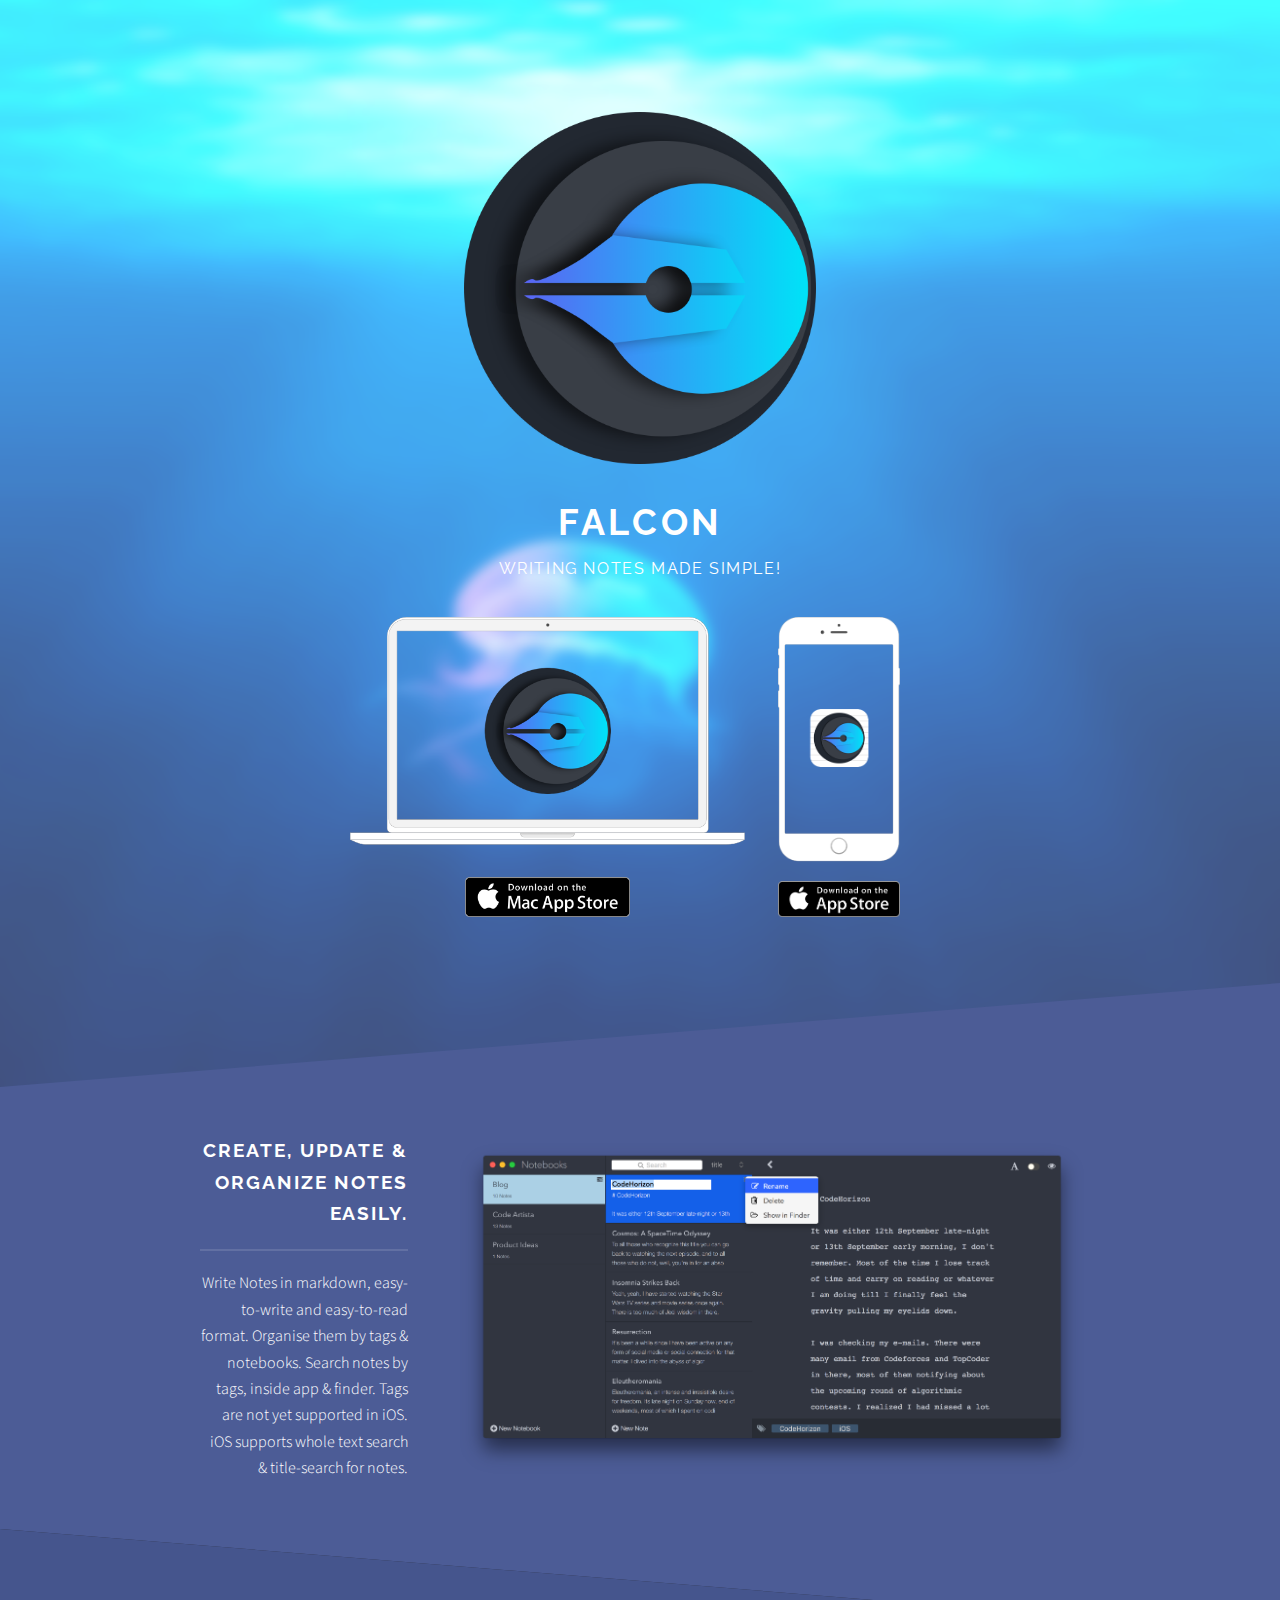
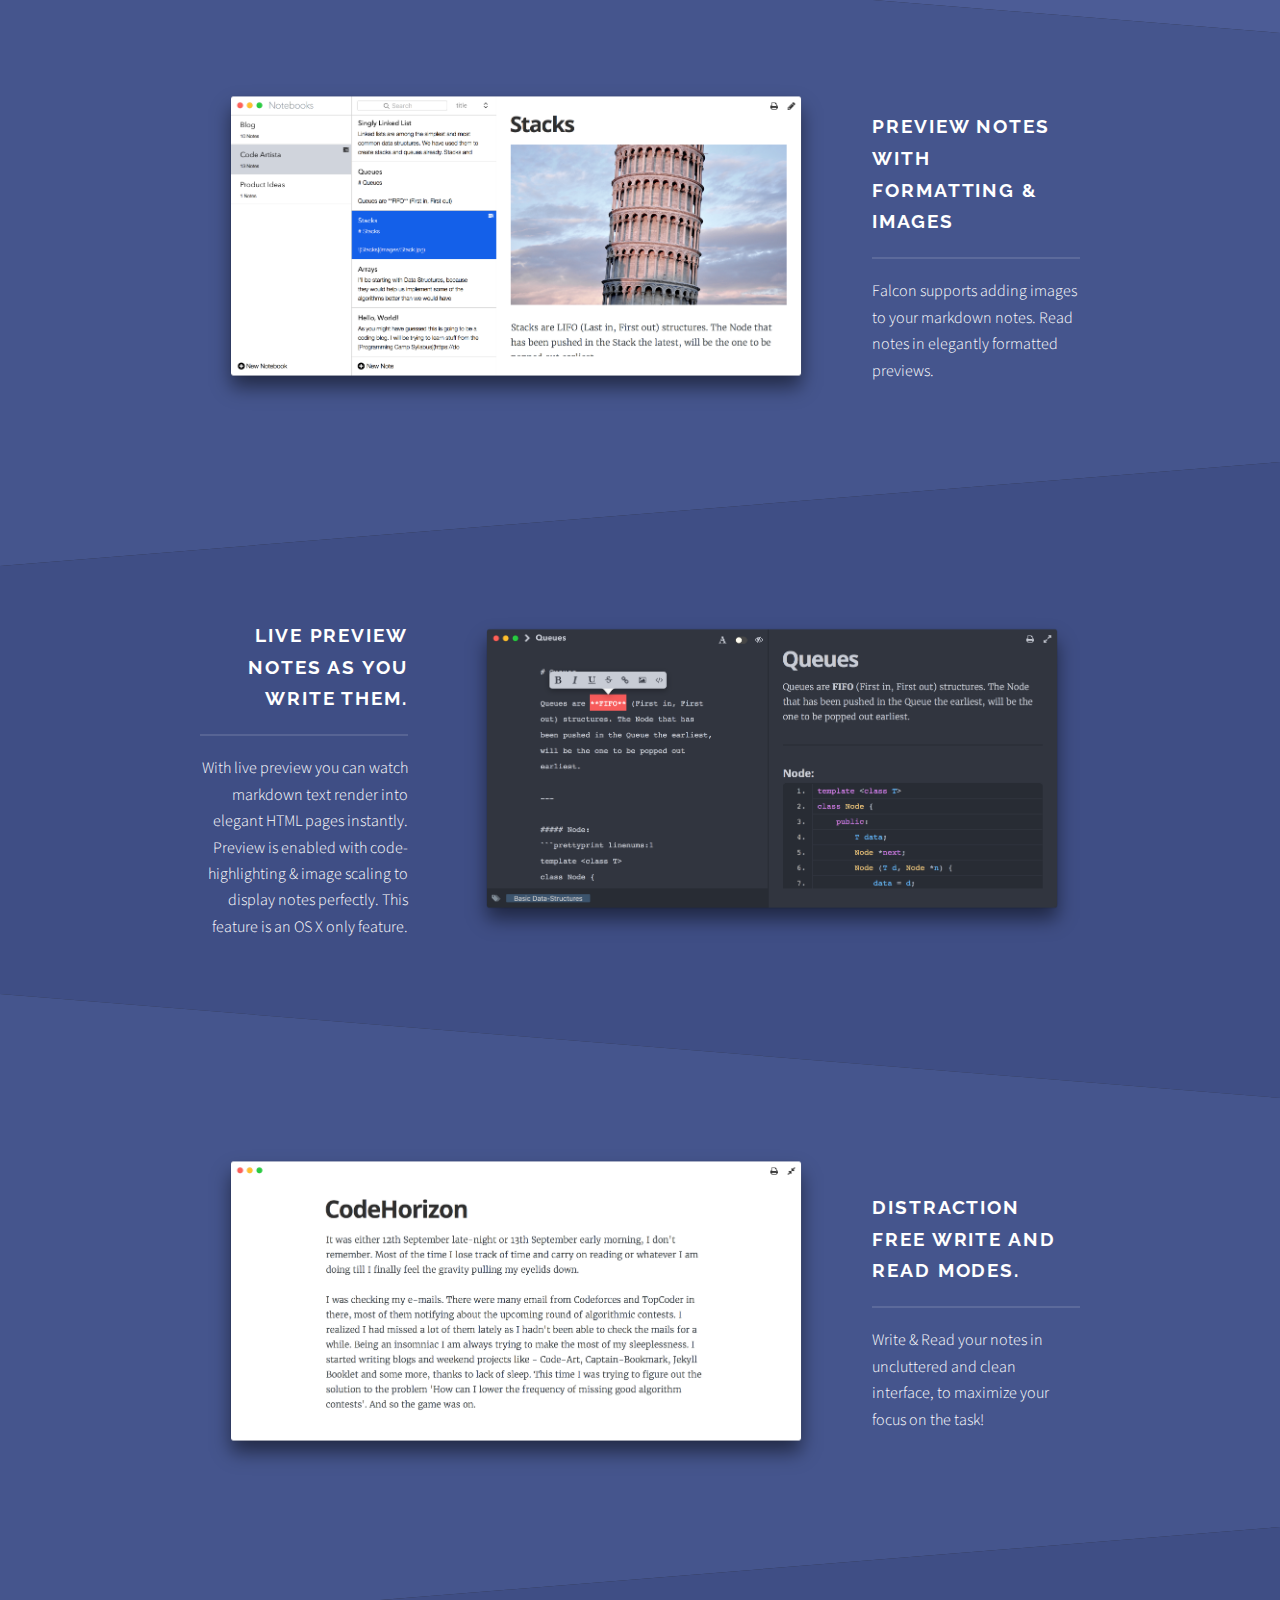
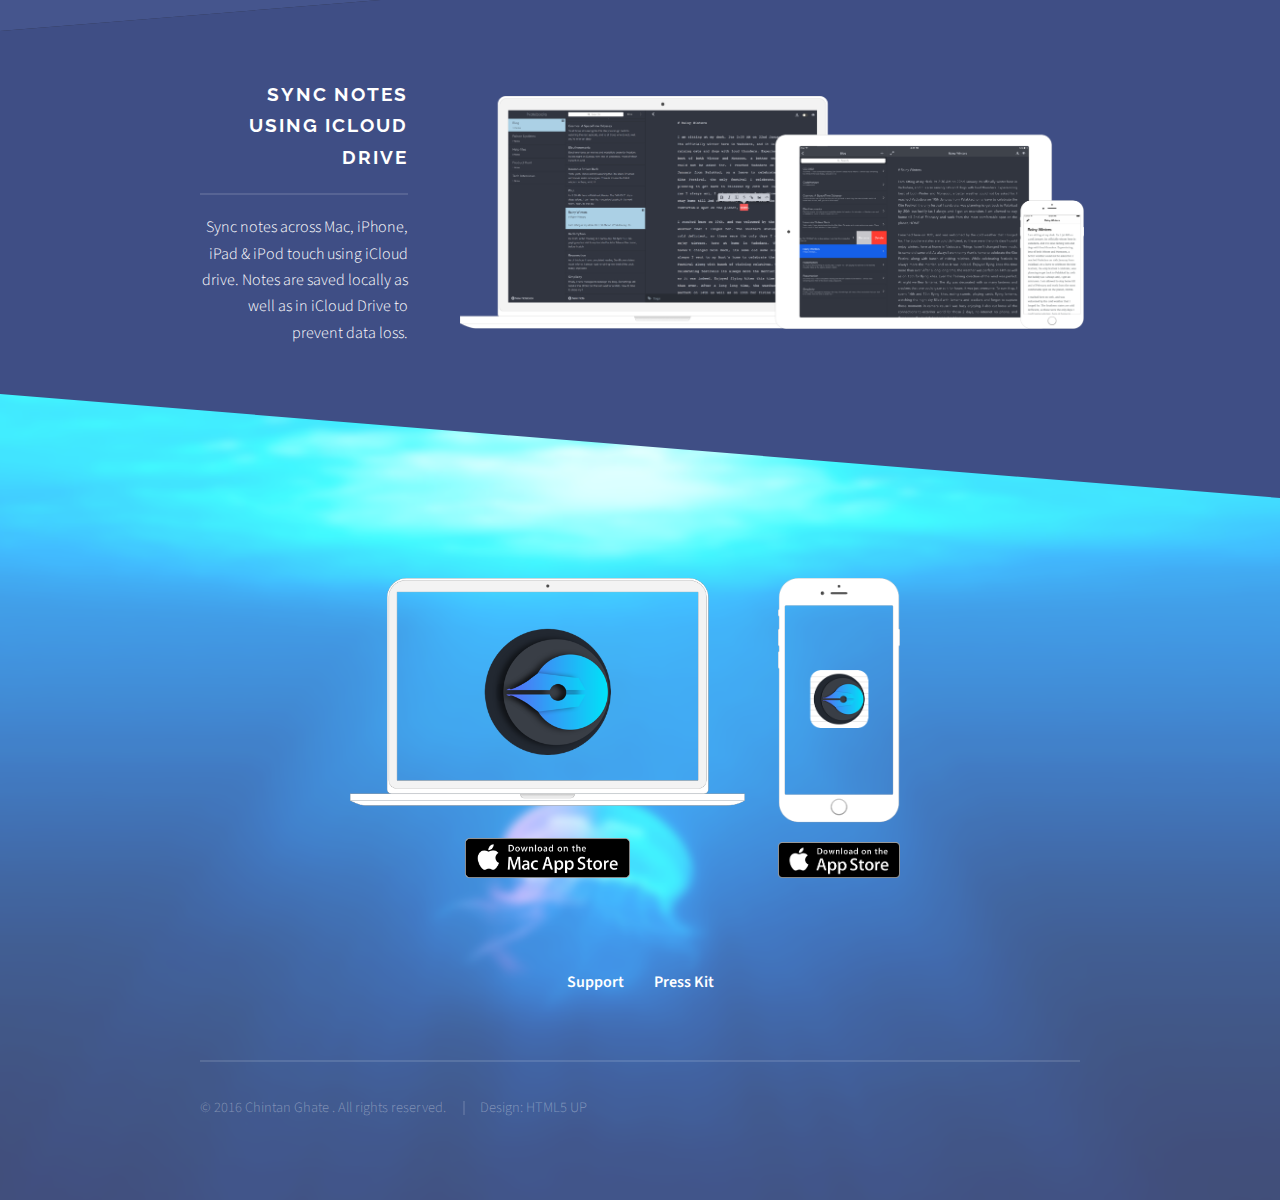
==== index.html @ 1884b136 "Site Updated for iOS launch" ====
<!DOCTYPE HTML>

<html>
	<head>
		<title>Falcon</title>
		<style type="text/css">
		#productHunt {
			top: 10px;
			left: 10px;
			position: fixed;
			z-index: 2;
		}
		</style>
		<meta charset="utf-8" />
		<meta name="author" content="Chintan Ghate">
		<meta name="keywords" content="markdown, research, notes, note, notebook, notebooks, journal, code, falcon, diary">
		<meta name="description" content="Falcon App Site">
		<meta name="viewport" content="width=device-width, initial-scale=1" />
		<!--[if lte IE 8]><script src="assets/js/ie/html5shiv.js"></script><![endif]-->
		<link rel="stylesheet" href="assets/css/main.css" />
		<!--[if lte IE 9]><link rel="stylesheet" href="assets/css/ie9.css" /><![endif]-->
		<!--[if lte IE 8]><link rel="stylesheet" href="assets/css/ie8.css" /><![endif]-->
		<script>
		  (function(i,s,o,g,r,a,m){i['GoogleAnalyticsObject']=r;i[r]=i[r]||function(){
		  (i[r].q=i[r].q||[]).push(arguments)},i[r].l=1*new Date();a=s.createElement(o),
		  m=s.getElementsByTagName(o)[0];a.async=1;a.src=g;m.parentNode.insertBefore(a,m)
		  })(window,document,'script','//www.google-analytics.com/analytics.js','ga');

		  ga('create', 'UA-46474524-7', 'auto');
		  ga('send', 'pageview');

		</script>
	</head>
	<body>

		<!-- Page Wrapper -->
			<div id="page-wrapper">

				<!-- Banner -->
					<section id="banner">
						<div class="inner">
							<div class="logo"><img class="icon" src="images/Falcon.png"></span></div>
							<h2>Falcon</h2>
							<p>Writing notes made simple!</p>
							<center>
								<a target="blank" href="https://itunes.apple.com/us/app/falcon/id1086447938?ls=1&mt=12"><img id="MacAppStore" src="images/OSXFull.png" alt="" /></a>
								<a target="blank" href="https://itunes.apple.com/us/app/falcon-notes/id1109403132?ls=1&mt=8"><img id="MacAppStore" src="images/iOSFull.png" alt="" /></a>
							</center>
						</div>
					</section>

				<!-- Wrapper -->
					<section id="wrapper">

						<!-- One -->
							<section id="one" class="wrapper spotlight style1">
								<div class="inner">
									<img class="image" src="images/1.png" alt="" />
									<div class="content">
										<h2 class="major">Create, Update & Organize notes easily.</h2>
										<p>Write Notes in markdown, easy-to-write and easy-to-read format. Organise them by tags & notebooks. Search notes by tags, inside app & finder. Tags are not yet supported in iOS. iOS supports whole text search & title-search for notes.</p>
									</div>
								</div>
							</section>

						<!-- Two -->
							<section id="two" class="wrapper alt spotlight style2">
								<div class="inner">
									<img class="image" src="images/2.png" alt="" />
									<div class="content">
										<h2 class="major">Preview notes with formatting & images</h2>
										<p>Falcon supports adding images to your markdown notes. Read notes in elegantly formatted previews.</p>
									</div>
								</div>
							</section>

						<!-- Three -->
							<section id="three" class="wrapper spotlight style3">
								<div class="inner">
									<img class="image" src="images/3.png" alt="" />
									<div class="content">
										<h2 class="major">Live preview notes as you write them.</h2>
										<p>With live preview you can watch markdown text render into elegant HTML pages instantly. Preview is enabled with code-highlighting & image scaling to display notes perfectly. This feature is an OS X only feature.</p>
									</div>
								</div>
							</section>

						<!-- Four -->
						<section id="two" class="wrapper alt spotlight style2">
								<div class="inner">
									<img class="image" src="images/4.png" alt="" />
									<div class="content">
										<h2 class="major">Distraction free Write and Read modes.</h2>
										<p>Write & Read your notes in uncluttered and clean interface, to maximize your focus on the task!</p>
									</div>
								</div>
							</section>

					</section>
					<!-- Five -->
					<section id="three" class="wrapper spotlight style3">
								<div class="inner">
									<img class="image" src="images/sync.png" alt="" />
									<div class="content">
										<h2 class="major">Sync notes using iCloud drive</h2>
										<p>Sync notes across Mac, iPhone, iPad & iPod touch using iCloud drive. Notes are saved locally as well as in iCloud Drive to prevent data loss.</p>
									</div>
								</div>
							</section>

				<!-- Footer -->
					<section id="footer">
						<div class="inner">
							<center>
								<a target="blank" href="https://itunes.apple.com/us/app/falcon/id1086447938?ls=1&mt=12"><img id="MacAppStore" src="images/OSXFull.png" alt="" /></a>
								<a target="blank" href="https://itunes.apple.com/us/app/falcon-notes/id1109403132?ls=1&mt=8"><img id="MacAppStore" src="images/iOSFull.png" alt="" /></a>
								</br></br></br>
								<a href="Support.html"><b>Support</b></a>
								&nbsp;&nbsp;&nbsp;&nbsp;&nbsp;&nbsp;&nbsp;&nbsp;
								<a href="PressKit.zip"><b>Press Kit</b></a> 
							</center>
							<ul class="copyright">
									<li>&copy; 2016 <a href="http://www.star-lord.me/"  target="_blank"> Chintan Ghate </a>. All rights reserved.</li>
									<li>Design: <a href="http://html5up.net" target="_blank">HTML5 UP</a></li>
							</ul>
						</div>
					</section>

			</div>

		<!-- Scripts -->
			<script src="assets/js/skel.min.js"></script>
			<script src="assets/js/jquery.min.js"></script>
			<script src="assets/js/jquery.scrollex.min.js"></script>
			<script src="assets/js/util.js"></script>
			<!--[if lte IE 8]><script src="assets/js/ie/respond.min.js"></script><![endif]-->
			<script src="assets/js/main.js"></script>

	</body>
</html>
---- assets/css/main.css ----
@import url(font-awesome.min.css);
@import url("https://fonts.googleapis.com/css?family=Raleway:200,400,700|Source+Sans+Pro:300,600,300italic,600italic");

/*
	Solid State by HTML5 UP
	html5up.net | @n33co
	Free for personal and commercial use under the CCA 3.0 license (html5up.net/license)
*/

/* Reset */

	html, body, div, span, applet, object, iframe, h1, h2, h3, h4, h5, h6, p, blockquote, pre, a, abbr, acronym, address, big, cite, code, del, dfn, em, img, ins, kbd, q, s, samp, small, strike, strong, sub, sup, tt, var, b, u, i, center, dl, dt, dd, ol, ul, li, fieldset, form, label, legend, table, caption, tbody, tfoot, thead, tr, th, td, article, aside, canvas, details, embed, figure, figcaption, footer, header, hgroup, menu, nav, output, ruby, section, summary, time, mark, audio, video {
		margin: 0;
		padding: 0;
		border: 0;
		font-size: 100%;
		font: inherit;
		vertical-align: baseline;
	}

	article, aside, details, figcaption, figure, footer, header, hgroup, menu, nav, section {
		display: block;
	}

	body {
		line-height: 1;
	}

	ol, ul {
		list-style: none;
	}

	blockquote, q {
		quotes: none;
	}

	blockquote:before, blockquote:after, q:before, q:after {
		content: '';
		content: none;
	}


	body {
		-webkit-text-size-adjust: none;
	}

/* Box Model */

	*, *:before, *:after {
		-moz-box-sizing: border-box;
		-webkit-box-sizing: border-box;
		box-sizing: border-box;
	}

	#MacAppStore {
		width: auto;
		height: 300px;
		margin-right: 30px;
		margin-bottom: 30px;
	}

/* Basic */

	@-ms-viewport {
		width: device-width;
	}

	body {
		-ms-overflow-style: scrollbar;
	}

	@media screen and (max-width: 640px) {

		html, body {
			min-width: 320px;
		}

	}

	body {
		background-color: #2e3141;
		background-image: url("../../images/bg.jpg");
		background-repeat: no-repeat;
		background-size: cover;
		background-attachment: fixed, fixed;
		background-position: center, center;
	}

/* Type */

	body, input, select, textarea {
		color: #ffffff;
		font-family: "Source Sans Pro", Helvetica, sans-serif;
		font-size: 16.5pt;
		font-weight: 300;
		line-height: 1.65;
	}

		@media screen and (max-width: 1680px) {

			body, input, select, textarea {
				font-size: 13pt;
			}

		}

		@media screen and (max-width: 1280px) {

			body, input, select, textarea {
				font-size: 12pt;
			}

		}

		@media screen and (max-width: 980px) {

			body, input, select, textarea {
				font-size: 12pt;
			}

		}

		@media screen and (max-width: 736px) {

			body, input, select, textarea {
				font-size: 12pt;
			}

		}

		@media screen and (max-width: 640px) {

			body, input, select, textarea {
				font-size: 12pt;
			}

		}

	a {
		-moz-transition: color 0.2s ease-in-out, border-bottom-color 0.2s ease-in-out;
		-webkit-transition: color 0.2s ease-in-out, border-bottom-color 0.2s ease-in-out;
		-ms-transition: color 0.2s ease-in-out, border-bottom-color 0.2s ease-in-out;
		transition: color 0.2s ease-in-out, border-bottom-color 0.2s ease-in-out;
		color: #ffffff;
		text-decoration: none;
	}

		a:hover {
			border-bottom-color: transparent;
			color: #ffffff !important;
		}

		a.special:not(.button) {
			text-decoration: none;
			border-bottom: 0;
			display: block;
			font-family: Raleway, Helvetica, sans-serif;
			font-size: 0.8em;
			font-weight: 700;
			letter-spacing: 0.1em;
			margin: 0 0 2em 0;
			text-transform: uppercase;
		}

			a.special:not(.button):before {
				-moz-osx-font-smoothing: grayscale;
				-webkit-font-smoothing: antialiased;
				font-family: FontAwesome;
				font-style: normal;
				font-weight: normal;
				text-transform: none !important;
			}

			a.special:not(.button):before {
				-moz-transition: background-color 0.2s ease-in-out;
				-webkit-transition: background-color 0.2s ease-in-out;
				-ms-transition: background-color 0.2s ease-in-out;
				transition: background-color 0.2s ease-in-out;
				border-radius: 100%;
				border: solid 2px rgba(255, 255, 255, 0.125);
				content: '\f105';
				display: inline-block;
				font-size: 1.25em;
				height: 2em;
				line-height: 1.65em;
				margin-right: 0.85em;
				text-align: center;
				text-indent: 0.15em;
				vertical-align: middle;
				width: 2em;
			}

			a.special:not(.button):hover:before {
				background-color: rgba(255, 255, 255, 0.025);
			}

			a.special:not(.button):active:before {
				background-color: rgba(255, 255, 255, 0.075);
			}

	strong, b {
		color: #ffffff;
		font-weight: 600;
	}

	em, i {
		font-style: italic;
	}

	p {
		margin: 0 0 2em 0;
	}

	h1, h2, h3, h4, h5, h6 {
		color: #ffffff;
		font-family: Raleway, Helvetica, sans-serif;
		font-weight: 700;
		letter-spacing: 0.1em;
		margin: 0 0 1em 0;
		text-transform: uppercase;
	}

		h1 a, h2 a, h3 a, h4 a, h5 a, h6 a {
			color: inherit;
			text-decoration: none;
		}

		h1 span, h2 span, h3 span, h4 span, h5 span, h6 span {
			font-weight: 200;
		}

		h1.major, h2.major, h3.major, h4.major, h5.major, h6.major {
			padding-bottom: 1em;
			border-bottom: solid 2px rgba(255, 255, 255, 0.125);
		}

	h2 {
		font-size: 1.2em;
	}

	h3 {
		font-size: 0.9em;
	}

	h4 {
		font-size: 0.7em;
	}

	h5 {
		font-size: 0.7em;
	}

	h6 {
		font-size: 0.7em;
	}

	@media screen and (max-width: 736px) {

		h2 {
			font-size: 1em;
		}

		h3 {
			font-size: 0.8em;
		}

	}

	sub {
		font-size: 0.8em;
		position: relative;
		top: 0.5em;
	}

	sup {
		font-size: 0.8em;
		position: relative;
		top: -0.5em;
	}

	blockquote {
		border-left: solid 4px rgba(255, 255, 255, 0.125);
		font-style: italic;
		margin: 0 0 2em 0;
		padding: 0.5em 0 0.5em 2em;
	}

	code {
		background: rgba(255, 255, 255, 0.025);
		border-radius: 5px;
		border: solid 2px rgba(255, 255, 255, 0.125);
		font-family: "Courier New", monospace;
		font-size: 0.9em;
		margin: 0 0.25em;
		padding: 0.25em 0.65em;
	}

	pre {
		-webkit-overflow-scrolling: touch;
		font-family: "Courier New", monospace;
		font-size: 0.9em;
		margin: 0 0 2em 0;
	}

		pre code {
			display: block;
			line-height: 1.75em;
			padding: 1em 1.5em;
			overflow-x: auto;
		}

	hr {
		border: 0;
		border-bottom: solid 2px rgba(255, 255, 255, 0.125);
		margin: 2.5em 0;
	}

		hr.major {
			margin: 4em 0;
		}

	.align-left {
		text-align: left;
	}

	.align-center {
		text-align: center;
	}

	.align-right {
		text-align: right;
	}

/* Section/Article */

	section.special, article.special {
		text-align: center;
	}

/* Box */

	.box {
		border-radius: 5px;
		border: solid 2px rgba(255, 255, 255, 0.125);
		margin-bottom: 2em;
		padding: 1.5em;
	}

		.box > :last-child,
		.box > :last-child > :last-child,
		.box > :last-child > :last-child > :last-child {
			margin-bottom: 0;
		}

		.box.alt {
			border: 0;
			border-radius: 0;
			padding: 0;
		}

/* Icon */

	.icon {
		text-decoration: none;
		border-bottom: none;
		position: relative;
	}

		.icon:before {
			-moz-osx-font-smoothing: grayscale;
			-webkit-font-smoothing: antialiased;
			font-family: FontAwesome;
			font-style: normal;
			font-weight: normal;
			text-transform: none !important;
		}

		.icon > .label {
			display: none;
		}

/* Image */

	.image {
		border-radius: 5px;
		border: 0;
		left: 0.25em;
		position: relative;
	}

		.image img {
			border-radius: 5px;
		}


			.image.left img, .image.right img {
				width: 100%;
			}

		.image.left {
			float: left;
			top: 0.25em;
		}

		.image.right {
			float: right;
			top: 0.25em;
		}

		.image.fit {
			display: block;
			margin: 0 0 2em 0;
			width: 100%;
		}

			.image.fit img {
				width: 100%;
			}

		.image.main {
			display: block;
			margin: 0 0 3em 0;
			width: 100%;
		}

			.image.main img {
				width: 100%;
			}

/* Banner */

	#banner {
		padding: 10em 0 4.75em 0 ;
		height: 100%;
	}

		#banner .inner {
			margin: 0 auto;
			width: 55em;
		}

		#banner .logo {
			opacity: 1;
			text-align: center;
			margin: 0 0 1.3em 0;
		}

			#banner .logo .icon {
				cursor: default;
				display: inline-block;
				font-size: 2em;
				line-height: 2.25em;
				text-align: center;
				width: 40%;
				height: 40%;
			}

		#banner h2 {
			font-size: 2.25em;
			text-align: center;
			margin-bottom: 0px;
		}

		#banner p {
			font-family: Raleway, Helvetica, sans-serif;
			font-size: 1em;
			font-weight: 400;
			letter-spacing: 0.1em;
			line-height: 2;
			text-transform: uppercase;
			text-align: center;
		}

		@media screen and (max-width: 1280px) {

			#banner {
				padding: 7em 0 8.25em 0 ;
				background-color: #000000;
				background-image: url("../../images/bg.jpg");
				background-repeat: no-repeat;
				background-size: cover;
				background-position: center, center;
				margin-bottom: -6.5em;
				height: 100%;
			}

		}

		@media screen and (max-width: 980px) {

			#banner {
				padding: 12em 3em 12.375em 3em ;
				margin-bottom: -4.75em;
				height: 100%;
			}

				#banner .inner {
					width: 100%;
				}

		}

		@media screen and (max-width: 736px) {

			#banner {
				padding: 5em 2em 4.25em 2em ;
				margin-bottom: -2.5em;
				height: 100%;
			}

				#banner .logo {
					margin: 0 0 1em 0;
				}

					#banner .logo .icon {
						font-size: 1.5em;
					}

				#banner h2 {
					font-size: 1.5em;
				}

				#banner p {
					font-weight: 400;
					font-size: 0.8em;
				}

		}

/* Wrapper */

	#wrapper > header {
		padding: 11em 0 2.25em 0 ;
	}

		#wrapper > header .inner {
			margin: 0 auto;
			width: 55em;
		}

		#wrapper > header h2 {
			border-bottom: solid 2px rgba(255, 255, 255, 0.125);
			font-size: 2em;
			margin-bottom: 0.8em;
			padding-bottom: 0.4em;
		}

		#wrapper > header p {
			font-family: Raleway, Helvetica, sans-serif;
			font-size: 1em;
			font-weight: 200;
			letter-spacing: 0.1em;
			line-height: 2;
			text-transform: uppercase;
		}

	@media screen and (max-width: 1280px) {

		#wrapper > header {
			padding: 9em 0 6.25em 0 ;
			background-color: #2e3141;
			background-image: url("../../images/bg.jpg");
			background-size: auto, cover;
			background-position: center, 0% 30%;
			margin-bottom: -6.5em;
		}

	}

	@media screen and (max-width: 980px) {

		#wrapper > header {
			padding: 11em 3em 7.375em 3em ;
			background-size: auto, cover;
			background-position: center, 0% 0%;
			margin-bottom: -4.75em;
		}

			#wrapper > header .inner {
				width: 100%;
			}

	}

	@media screen and (max-width: 736px) {

		#wrapper > header {
			padding: 6.5em 2em 3em 2em ;
			background-size: auto, 125%;
			margin-bottom: -2.5em;
		}

			#wrapper > header h2 {
				font-size: 1.25em;
			}

			#wrapper > header p {
				font-size: 0.8em;
			}

	}

	.wrapper {
		background-color: #2e3141;
		margin: 6.5em 0;
		position: relative;
	}

		.wrapper:before, .wrapper:after {
			background-image: url("data:image/svg+xml;charset=utf8,%3Csvg xmlns='http://www.w3.org/2000/svg' width='100' height='100' viewBox='0 0 100 100' preserveAspectRatio='none'%3E%3Cpolygon points='0,100 100,0 100,100' style='fill:%232e3141;' /%3E%3C/svg%3E");
		}

		.wrapper:before, .wrapper:after {
			background-repeat: no-repeat;
			background-size: 100% 100%;
			content: '';
			display: block;
			height: 6.5em;
			position: absolute;
			width: 100%;
		}

		.wrapper:before {
			left: 0;
			top: -6.5em;
		}

		.wrapper:after {
			-moz-transform: scaleY(-1);
			-webkit-transform: scaleY(-1);
			-ms-transform: scaleY(-1);
			transform: scaleY(-1);
			bottom: -6.5em;
			left: 0;
		}

		.wrapper.alt:before {
			-moz-transform: scaleX(-1);
			-webkit-transform: scaleX(-1);
			-ms-transform: scaleX(-1);
			transform: scaleX(-1);
		}

		.wrapper.alt:after {
			-moz-transform: scaleY(-1) scaleX(-1);
			-webkit-transform: scaleY(-1) scaleX(-1);
			-ms-transform: scaleY(-1) scaleX(-1);
			transform: scaleY(-1) scaleX(-1);
		}

		.wrapper .inner {
			padding: 3em 0 1em 0 ;
			margin: 0 auto;
			width: 55em;
		}

		.wrapper.style2 {
			background-color: #353849;
		}

			.wrapper.style2:before, .wrapper.style2:after {
				background-image: url("data:image/svg+xml;charset=utf8,%3Csvg xmlns='http://www.w3.org/2000/svg' width='100' height='100' viewBox='0 0 100 100' preserveAspectRatio='none'%3E%3Cpolygon points='0,100 100,0 100,100' style='fill:%23353849;' /%3E%3C/svg%3E");
			}

		.wrapper.style3 {
			background-color: #3d4051;
		}

			.wrapper.style3:before, .wrapper.style3:after {
				background-image: url("data:image/svg+xml;charset=utf8,%3Csvg xmlns='http://www.w3.org/2000/svg' width='100' height='100' viewBox='0 0 100 100' preserveAspectRatio='none'%3E%3Cpolygon points='0,100 100,0 100,100' style='fill:%233d4051;' /%3E%3C/svg%3E");
			}

		.wrapper.style4 {
			background-color: #454858;
		}

			.wrapper.style4:before, .wrapper.style4:after {
				background-image: url("data:image/svg+xml;charset=utf8,%3Csvg xmlns='http://www.w3.org/2000/svg' width='100' height='100' viewBox='0 0 100 100' preserveAspectRatio='none'%3E%3Cpolygon points='0,100 100,0 100,100' style='fill:%23454858;' /%3E%3C/svg%3E");
			}

		.wrapper.style5 {
			background-color: #4d5060;
		}

			.wrapper.style5:before, .wrapper.style5:after {
				background-image: url("data:image/svg+xml;charset=utf8,%3Csvg xmlns='http://www.w3.org/2000/svg' width='100' height='100' viewBox='0 0 100 100' preserveAspectRatio='none'%3E%3Cpolygon points='0,100 100,0 100,100' style='fill:%234d5060;' /%3E%3C/svg%3E");
			}

		.wrapper.style6 {
			background-color: #555867;
		}

			.wrapper.style6:before, .wrapper.style6:after {
				background-image: url("data:image/svg+xml;charset=utf8,%3Csvg xmlns='http://www.w3.org/2000/svg' width='100' height='100' viewBox='0 0 100 100' preserveAspectRatio='none'%3E%3Cpolygon points='0,100 100,0 100,100' style='fill:%23555867;' /%3E%3C/svg%3E");
			}

		.wrapper.spotlight {
			background-color: #4c5c96;
		}

			.wrapper.spotlight:before, .wrapper.spotlight:after {
				background-image: url("data:image/svg+xml;charset=utf8,%3Csvg xmlns='http://www.w3.org/2000/svg' width='100' height='100' viewBox='0 0 100 100' preserveAspectRatio='none'%3E%3Cpolygon points='0,100 100,0 100,100' style='fill:%234c5c96;' /%3E%3C/svg%3E");
			}

			.wrapper.spotlight .inner {
				display: -moz-flex;
				display: -webkit-flex;
				display: -ms-flex;
				display: flex;
				-moz-align-items: center;
				-webkit-align-items: center;
				-ms-align-items: center;
				align-items: center;
				-moz-flex-direction: row;
				-webkit-flex-direction: row;
				-ms-flex-direction: row;
				flex-direction: row;
			}

			.wrapper.spotlight .image {
				margin: 0 3em 2em 0;
				width: 300%;
				overflow: hidden;
				-ms-flex: 1;
			}

			.wrapper.spotlight .content {
				width: 100%;
				-ms-flex: 2;
			}

			.wrapper.spotlight:nth-child(2n - 1) .inner {
				-moz-flex-direction: row-reverse;
				-webkit-flex-direction: row-reverse;
				-ms-flex-direction: row-reverse;
				flex-direction: row-reverse;
				text-align: right;
			}

			.wrapper.spotlight:nth-child(2n - 1) .image {
				margin: 0 0 2em 3em;
			}

			.wrapper.spotlight.style2 {
				background-color: #45558d;
			}

				.wrapper.spotlight.style2:before, .wrapper.spotlight.style2:after {
					background-image: url("data:image/svg+xml;charset=utf8,%3Csvg xmlns='http://www.w3.org/2000/svg' width='100' height='100' viewBox='0 0 100 100' preserveAspectRatio='none'%3E%3Cpolygon points='0,100 100,0 100,100' style='fill:%2345558d;' /%3E%3C/svg%3E");
				}

			.wrapper.spotlight.style3 {
				background-color: #3f4e85;
			}

				.wrapper.spotlight.style3:before, .wrapper.spotlight.style3:after {
					background-image: url("data:image/svg+xml;charset=utf8,%3Csvg xmlns='http://www.w3.org/2000/svg' width='100' height='100' viewBox='0 0 100 100' preserveAspectRatio='none'%3E%3Cpolygon points='0,100 100,0 100,100' style='fill:%233f4e85;' /%3E%3C/svg%3E");
				}

			.wrapper.spotlight.style4 {
				background-color: #39477c;
			}

				.wrapper.spotlight.style4:before, .wrapper.spotlight.style4:after {
					background-image: url("data:image/svg+xml;charset=utf8,%3Csvg xmlns='http://www.w3.org/2000/svg' width='100' height='100' viewBox='0 0 100 100' preserveAspectRatio='none'%3E%3Cpolygon points='0,100 100,0 100,100' style='fill:%2339477c;' /%3E%3C/svg%3E");
				}

			.wrapper.spotlight.style5 {
				background-color: #324072;
			}

				.wrapper.spotlight.style5:before, .wrapper.spotlight.style5:after {
					background-image: url("data:image/svg+xml;charset=utf8,%3Csvg xmlns='http://www.w3.org/2000/svg' width='100' height='100' viewBox='0 0 100 100' preserveAspectRatio='none'%3E%3Cpolygon points='0,100 100,0 100,100' style='fill:%23324072;' /%3E%3C/svg%3E");
				}

			.wrapper.spotlight.style6 {
				background-color: #2d3a69;
			}

				.wrapper.spotlight.style6:before, .wrapper.spotlight.style6:after {
					background-image: url("data:image/svg+xml;charset=utf8,%3Csvg xmlns='http://www.w3.org/2000/svg' width='100' height='100' viewBox='0 0 100 100' preserveAspectRatio='none'%3E%3Cpolygon points='0,100 100,0 100,100' style='fill:%232d3a69;' /%3E%3C/svg%3E");
				}

		@media screen and (max-width: 980px) {

			.wrapper {
				margin: 4.75em 0;
			}

				.wrapper:before, .wrapper:after {
					height: 4.75em;
				}

				.wrapper:before {
					top: -4.75em;
				}

				.wrapper:after {
					bottom: -4.75em;
					left: 0;
				}

				.wrapper .inner {
					padding: 3em 3em 1em 3em ;
					width: 100%;
				}

				.wrapper.spotlight .image {
					margin: 0 2em 2em 0;
					width: 300%;
				}

				.wrapper.spotlight:nth-child(2n - 1) .image {
					margin: 0 0 2em 2em;
				}

				.style4.image {
					height: 14px;
					width: 100px;
				}

		}

		@media screen and (max-width: 736px) {

			.wrapper {
				margin: 2.5em 0;
			}

				.wrapper:before, .wrapper:after {
					height: 2.5em;
				}

				.wrapper:before {
					top: -2.5em;
				}

				.wrapper:after {
					bottom: -2.5em;
					left: 0;
				}

				.wrapper .inner {
					padding: 2em 2em 0.1em 2em ;
				}

				.wrapper.spotlight .inner {
					-moz-align-items: -moz-flex-start;
					-webkit-align-items: -webkit-flex-start;
					-ms-align-items: -ms-flex-start;
					align-items: flex-start;
				}

				.wrapper.spotlight .image {
					width: 19em;
					margin: 0 1.75em 2em 0;
				}

				.wrapper.spotlight:nth-child(2n - 1) .image {
					margin: 0 0 2em 1.75em;
				}

		}

		@media screen and (max-width: 640px) {

			.wrapper.spotlight .inner {
				display: block;
			}

			.wrapper.spotlight .image {
				margin: 0 0 1em 0 !important;
				max-width: 100%;
			}

		}

		@media screen and (max-width: 360px) {

			.wrapper .inner {
				padding: 2em 1.5em 0.1em 1.5em ;
			}

		}

/* Footer */

	#footer .inner {
		padding: 5em 0 3em 0 ;
		display: -moz-flex;
		display: -webkit-flex;
		display: -ms-flex;
		display: flex;
		-moz-flex-direction: row;
		-webkit-flex-direction: row;
		-ms-flex-direction: row;
		flex-direction: row;
		-moz-flex-wrap: wrap;
		-webkit-flex-wrap: wrap;
		-ms-flex-wrap: wrap;
		flex-wrap: wrap;
		margin: 0 auto;
		width: 55em;
	}

		#footer .inner > * {
			width: 100%;
		}

		#footer .inner form {
			margin: 0 3em 0 0;
			width: calc(50% - 1.5em);
		}

		#footer .inner .contact {
			width: calc(50% - 1.5em);
		}

		#footer .inner .copyright {
			border-top: solid 2px rgba(255, 255, 255, 0.125);
			list-style: none;
			margin: 4em 0 2em 0;
			padding: 2em 0 0 0;
			width: 100%;
		}

			#footer .inner .copyright li {
				border-left: solid 2px rgba(255, 255, 255, 0.125);
				color: rgba(255, 255, 255, 0.35);
				display: inline-block;
				font-size: 0.9em;
				line-height: 1;
				margin-left: 1em;
				padding: 0;
				padding-left: 1em;
			}

				#footer .inner .copyright li:first-child {
					border-left: 0;
					margin-left: 0;
					padding-left: 0;
				}

				#footer .inner .copyright li a {
					color: inherit;
				}

	@media screen and (max-width: 1280px) {

		#footer {
			background-color: #2e3141;
			background-image: url("../../images/bg.jpg");
			background-repeat: no-repeat;
			background-size: cover;
			background-position: center, center;
			margin-top: -6.5em;
			padding-top: 6.5em;
		}

	}

	@media screen and (max-width: 980px) {

		#footer {
			margin-top: -4.75em;
			padding-top: 4.75em;
		}

			#footer .inner {
				padding: 3em 3em 1em 3em ;
				display: block;
				width: 100%;
			}

				#footer .inner form {
					width: 100%;
					margin: 0 0 4em 0;
				}

				#footer .inner .contact {
					width: 100%;
					margin: 0 0 4em 0;
				}

				#footer .inner .copyright {
					margin: 4em 0 2em 0;
				}

	}

	@media screen and (max-width: 736px) {

		#footer {
			margin-top: -2.5em;
			padding-top: 2.5em;
		}

			#footer .inner {
				padding: 2em 2em 0.1em 2em ;
			}

				#footer .inner form {
					margin: 0 0 3em 0;
				}

				#footer .inner .contact {
					margin: 0 0 3em 0;
				}

	}

	@media screen and (max-width: 640px) {

		#footer .inner .copyright li {
			border-left: 0;
			display: block;
			margin: 1em 0 0 0;
			padding-left: 0;
		}

			#footer .inner .copyright li:first-child {
				margin-top: 0;
			}

	}

	@media screen and (max-width: 360px) {

		#footer .inner {
			padding: 2em 1.5em 0.1em 1.5em ;
		}

	}
---- assets/css/ie9.css ----
/*
	Solid State by HTML5 UP
	html5up.net | @n33co
	Free for personal and commercial use under the CCA 3.0 license (html5up.net/license)
*/

/* Basic */

	body {
		background-color: #2e3141;
		background-image: url("../../images/bg.jpg");
		background-size: cover;
		background-attachment: fixed;
		background-position: center;
	}

		body:before {
			background: rgba(46, 49, 65, 0.8);
			content: '';
			display: block;
			height: 100%;
			left: 0;
			position: fixed;
			top: 0;
			width: 100%;
		}

		body > * {
			position: relative;
			z-index: 1;
		}

/* Features */

	.features article {
		display: inline-block;
		width: 45%;
	}

/* Menu */

	#menu .inner {
		margin: 4em auto;
	}

/* Wrapper */

	#wrapper > header {
		background: none !important;
	}

	.wrapper.spotlight .inner {
		text-align: left !important;
	}

	.wrapper.spotlight .image {
		display: inline-block;
		margin: 0 3em 2em 0 !important;
		vertical-align: middle;
		width: 24%;
	}

	.wrapper.spotlight .content {
		display: inline-block;
		vertical-align: middle;
		width: 70%;
	}

/* Banner */

	#banner {
		background: none !important;
	}

/* Footer */

	#footer {
		background: none !important;
	}

		#footer .inner form {
			display: inline-block;
			width: 45%;
		}

		#footer .inner .contact {
			display: inline-block;
			width: 45%;
		}
---- assets/css/ie8.css ----
/*
	Solid State by HTML5 UP
	html5up.net | @n33co
	Free for personal and commercial use under the CCA 3.0 license (html5up.net/license)
*/

/* Basic */

	body {
		-ms-behavior: url("assets/js/backgroundsize.min.htc");
	}

/* Type */

	h1.major, h2.major, h3.major, h4.major, h5.major, h6.major {
		border-bottom: solid 2px #ffffff;
	}

	blockquote {
		border-left: solid 4px #ffffff;
	}

	code {
		border: solid 2px #ffffff;
	}

	hr {
		border-bottom: solid 2px #ffffff;
	}

/* Button */

	input[type="submit"],
	input[type="reset"],
	input[type="button"],
	button,
	.button {
		position: relative;
		-ms-behavior: url("assets/js/ie/PIE.htc");
		border: solid 2px #ffffff;
	}

		input[type="submit"].special,
		input[type="reset"].special,
		input[type="button"].special,
		button.special,
		.button.special {
			border: 0;
		}

/* Form */

	input[type="text"],
	input[type="password"],
	input[type="email"],
	input[type="tel"],
	select,
	textarea {
		position: relative;
		-ms-behavior: url("assets/js/ie/PIE.htc");
		background: transparent;
		border: solid 2px #ffffff;
	}

/* Table */

	table tbody tr {
		border: solid 1px #ffffff;
		border-left: 0;
		border-right: 0;
	}

	table.alt tbody tr td {
		border: solid 1px #ffffff;
		border-left-width: 0;
		border-top-width: 0;
	}

		table.alt tbody tr td:first-child {
			border-left-width: 1px;
		}

	table.alt tbody tr:first-child td {
		border-top-width: 1px;
	}

	table.alt thead {
		border-bottom: 0;
	}

	table.alt tfoot {
		border-top: 0;
	}

/* Features */

	.features article {
		-ms-behavior: url("assets/js/ie/PIE.htc");
		position: relative;
		width: 44%;
	}

		.features article .image {
			margin-top: 0;
			margin-left: 0;
			width: 100%;
		}

/* Menu */

	#menu {
		background: #2e3141;
	}

		#menu h2 {
			border-bottom: solid 2px #ffffff;
		}

/* Header */

	#header {
		background-color: #353849;
	}

/* Wrapper */

	.wrapper {
		margin: 0;
	}

		.wrapper:before, .wrapper:after {
			display: none;
		}

		.wrapper.spotlight .image {
			-ms-behavior: url("assets/js/ie/PIE.htc");
		}

			.wrapper.spotlight .image img {
				position: relative;
				-ms-behavior: url("assets/js/ie/PIE.htc");
			}

/* Banner */

	#banner .logo .icon {
		border: solid 2px #ffffff;
		-ms-behavior: url("assets/js/ie/PIE.htc");
	}

	#banner h2 {
		border-bottom: solid 2px #ffffff;
	}

/* Footer */

	#footer .inner .copyright {
		border-top: solid 2px #ffffff;
	}

		#footer .inner .copyright li {
			border-left: solid 2px #ffffff;
		}
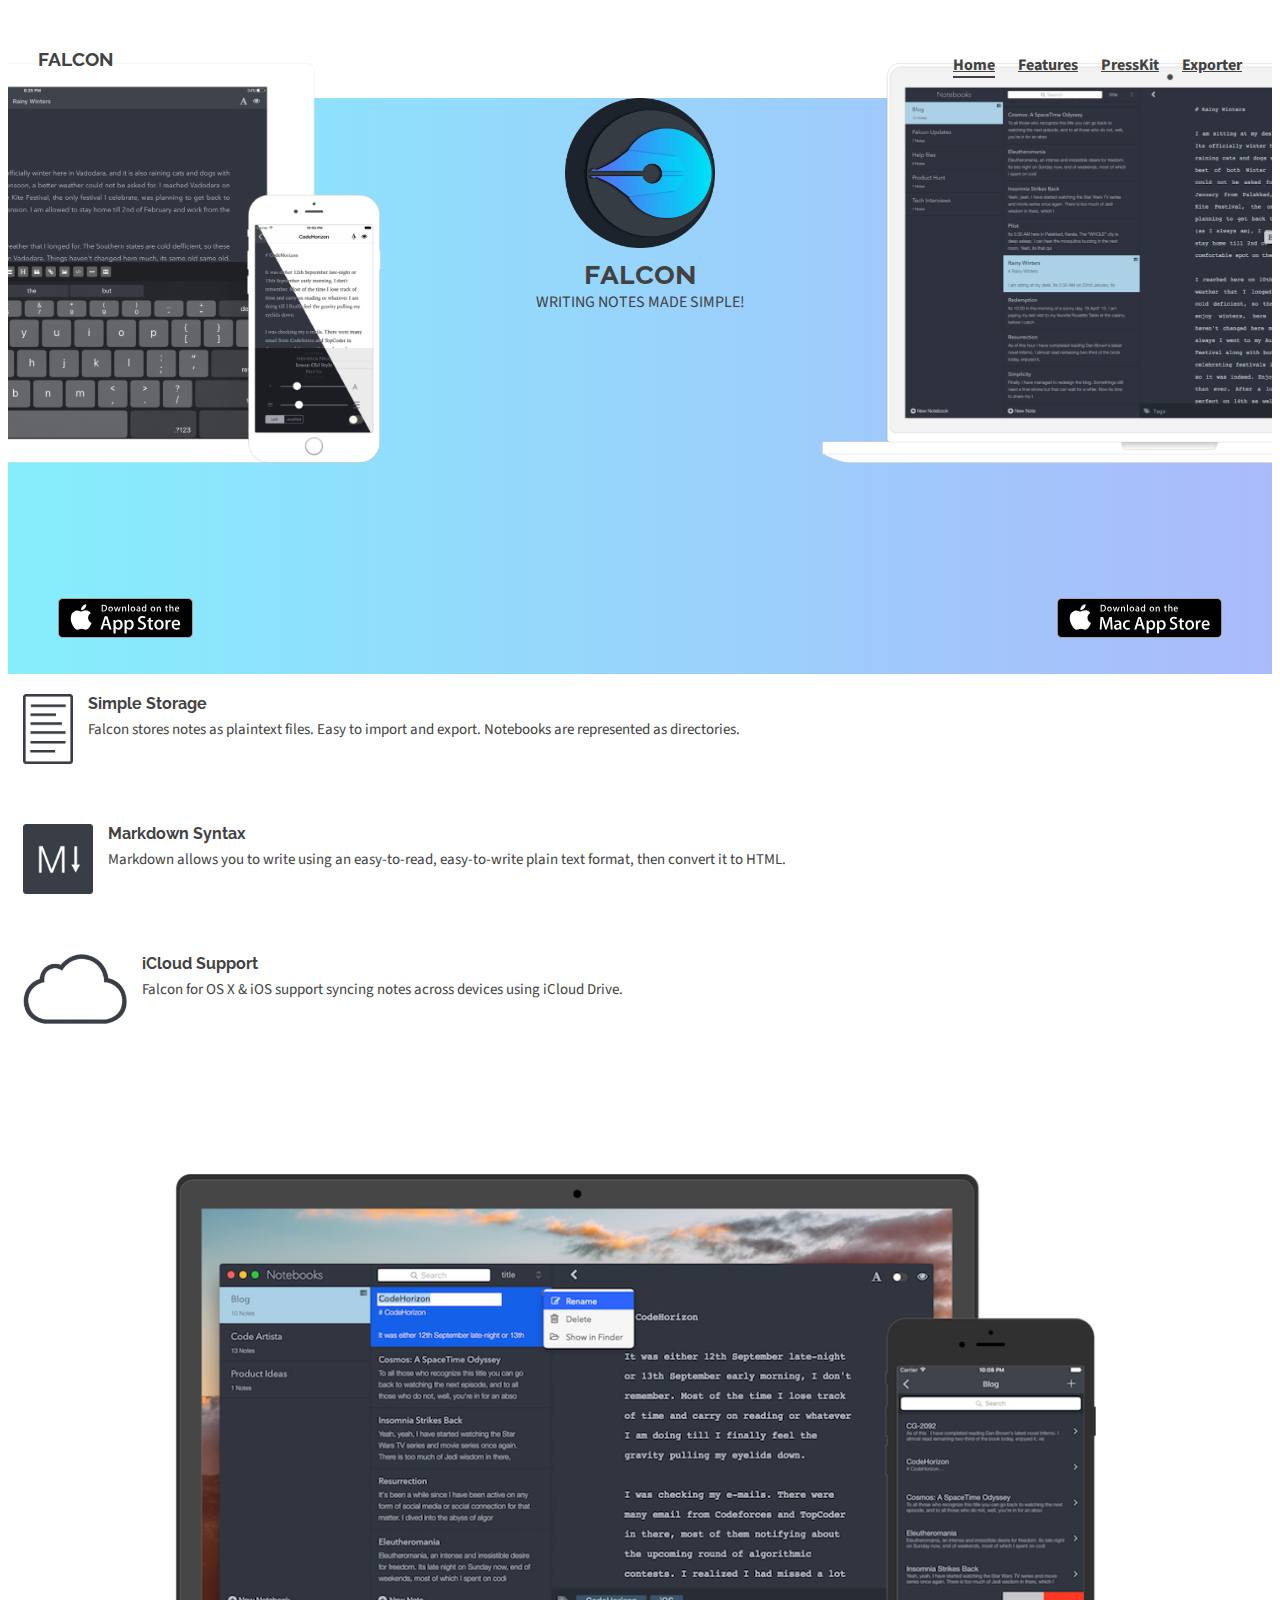
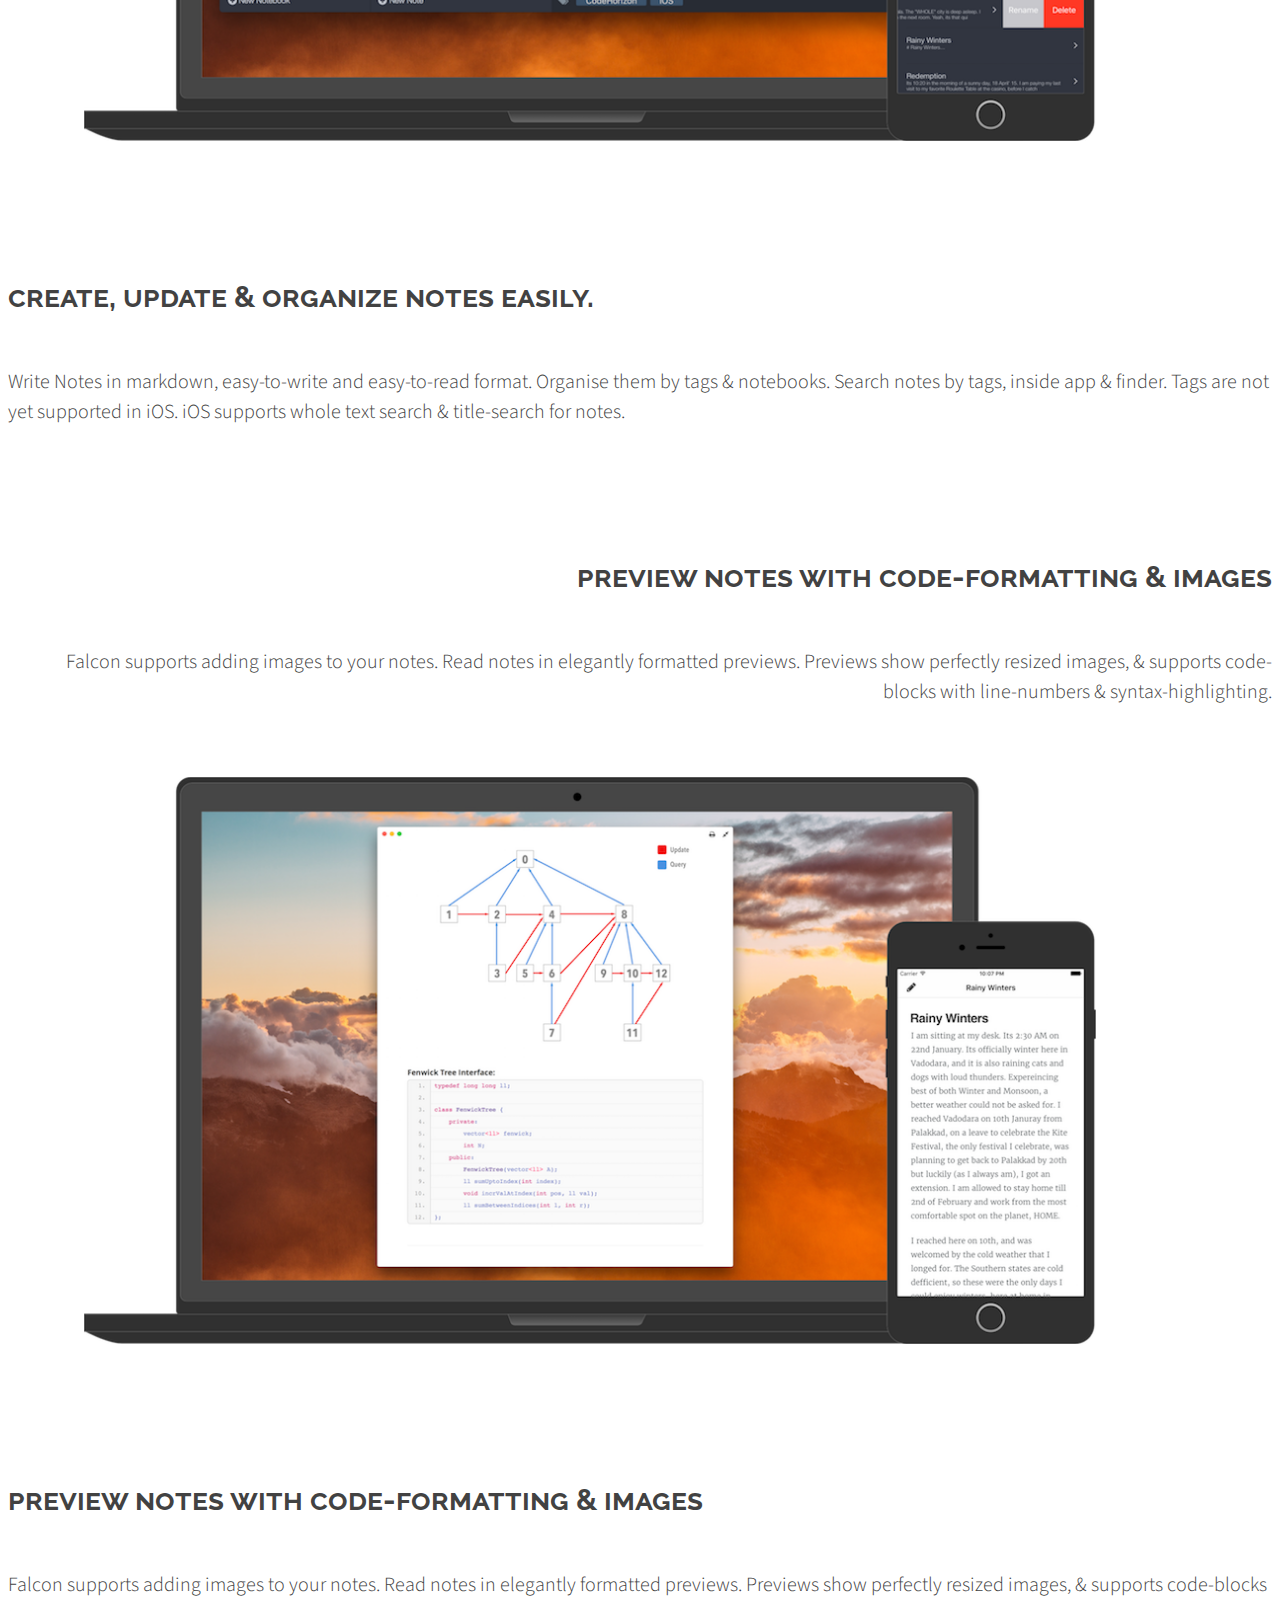
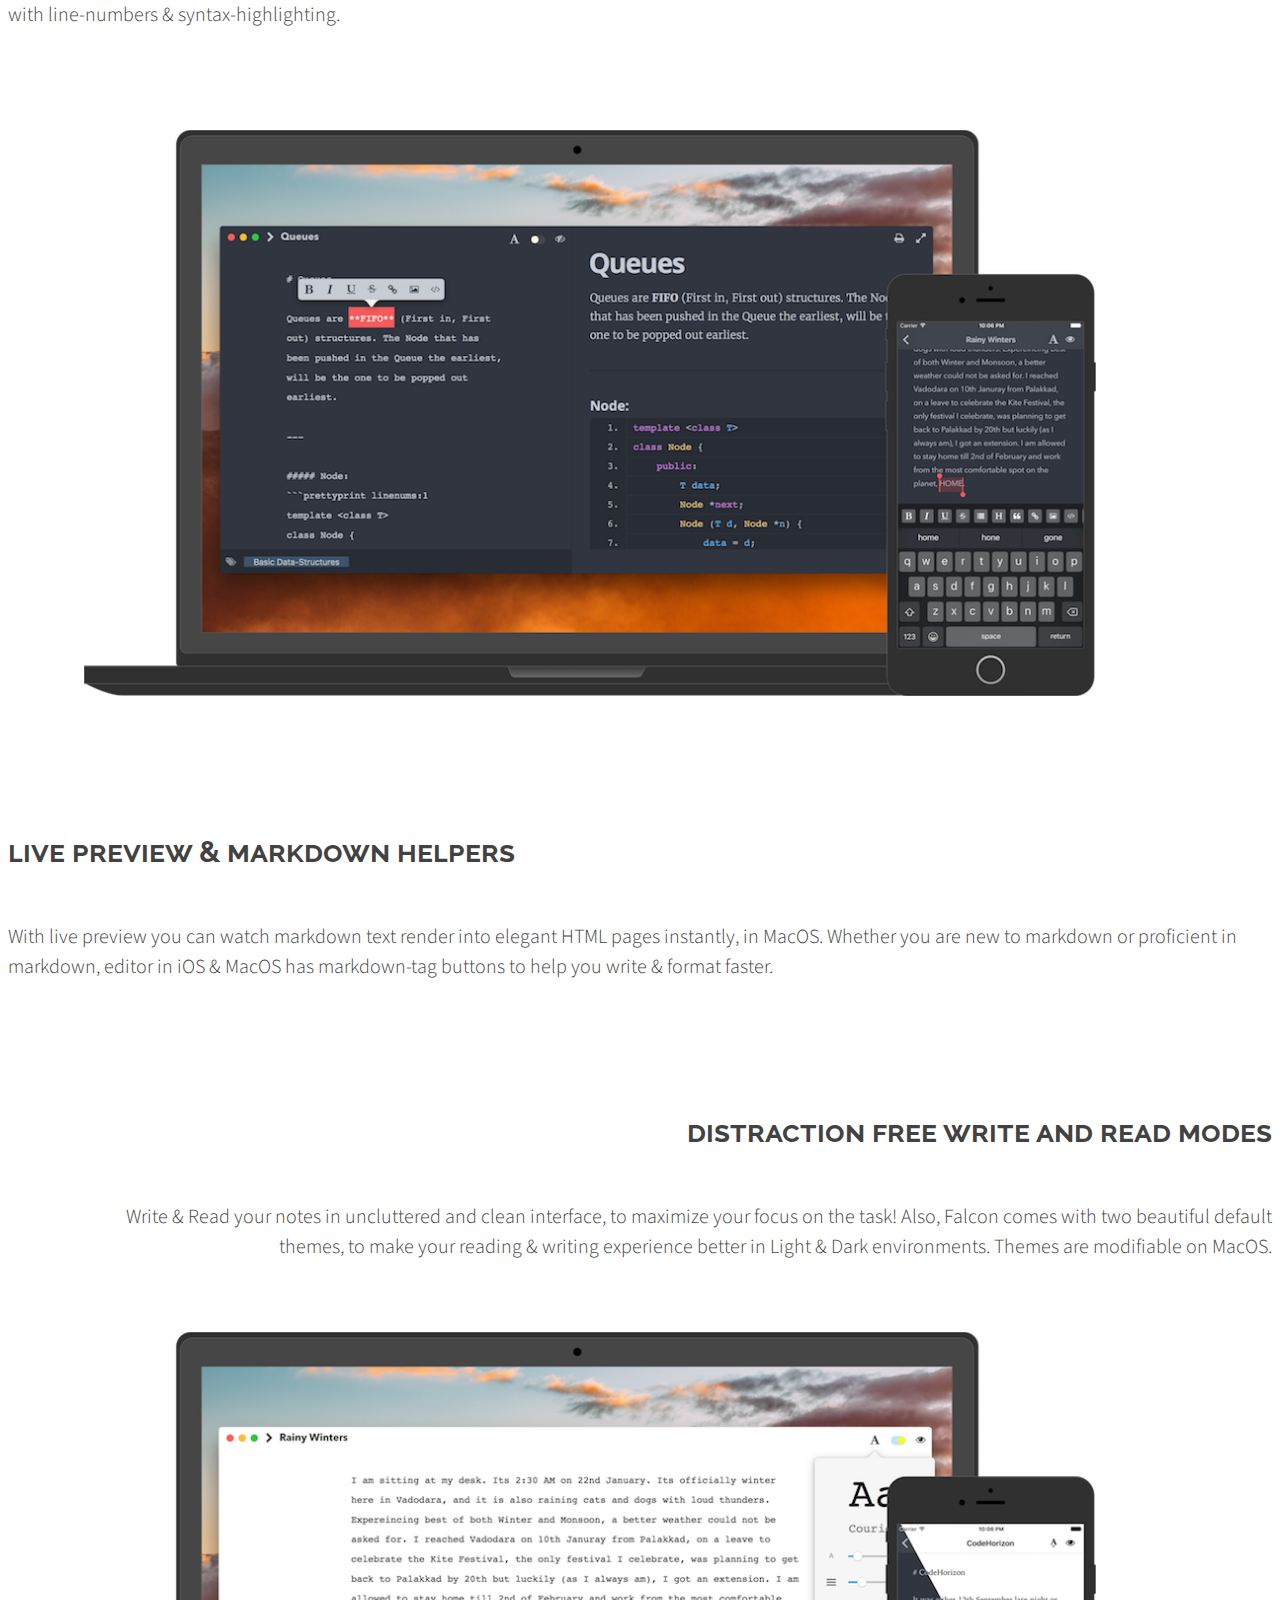
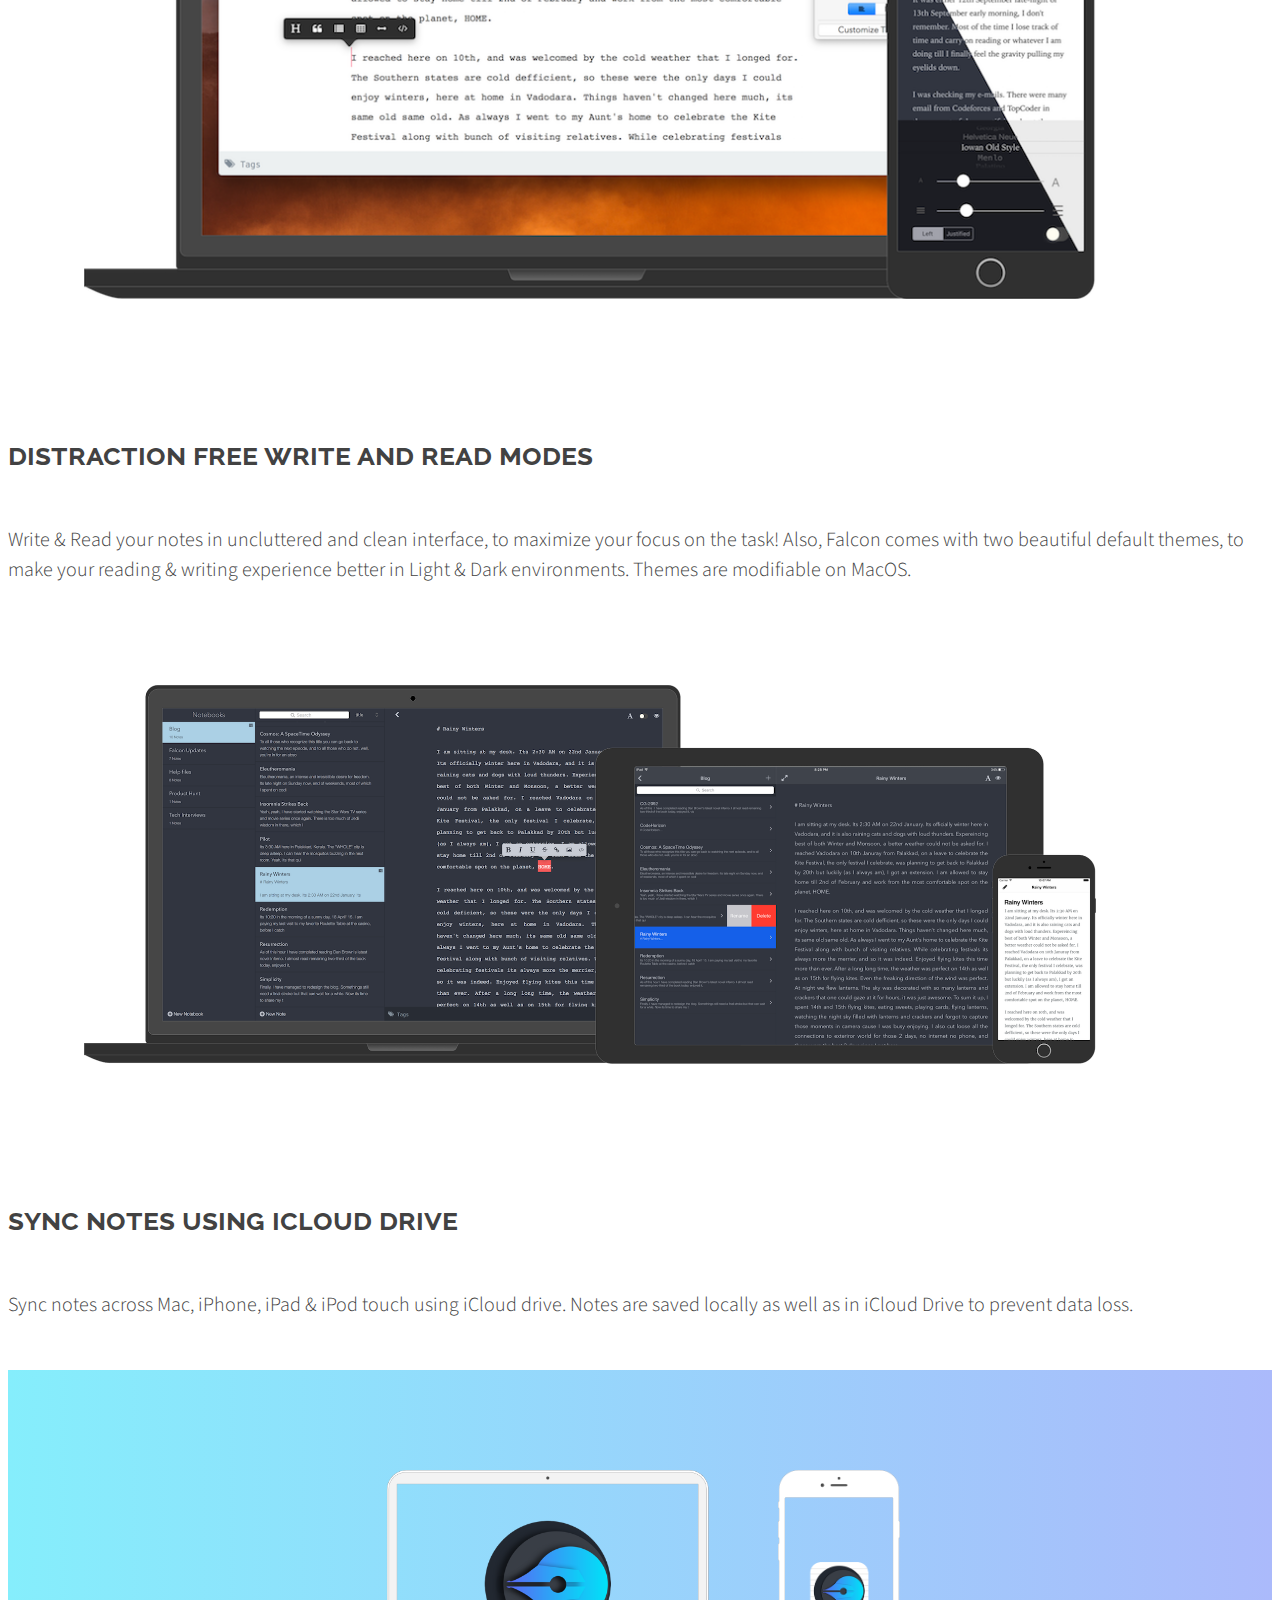
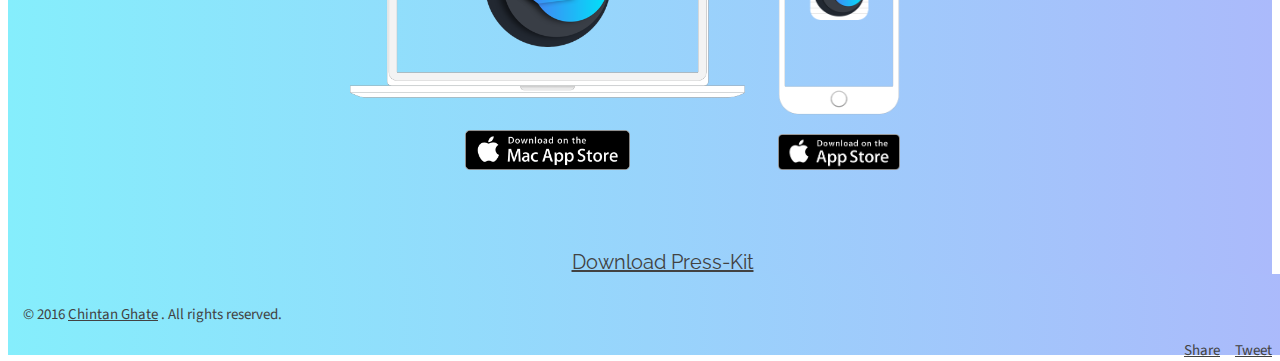
==== commit 8f5a245e: "New version of website pushed" ====
--- a/index.html
+++ b/index.html
@@ -1,140 +1,424 @@
-<!DOCTYPE HTML>
-
-<html>
-	<head>
-		<title>Falcon</title>
-		<style type="text/css">
-		#productHunt {
-			top: 10px;
-			left: 10px;
-			position: fixed;
-			z-index: 2;
-		}
-		</style>
-		<meta charset="utf-8" />
-		<meta name="author" content="Chintan Ghate">
-		<meta name="keywords" content="markdown, research, notes, note, notebook, notebooks, journal, code, falcon, diary">
-		<meta name="description" content="Falcon App Site">
-		<meta name="viewport" content="width=device-width, initial-scale=1" />
-		<!--[if lte IE 8]><script src="assets/js/ie/html5shiv.js"></script><![endif]-->
-		<link rel="stylesheet" href="assets/css/main.css" />
-		<!--[if lte IE 9]><link rel="stylesheet" href="assets/css/ie9.css" /><![endif]-->
-		<!--[if lte IE 8]><link rel="stylesheet" href="assets/css/ie8.css" /><![endif]-->
-		<script>
-		  (function(i,s,o,g,r,a,m){i['GoogleAnalyticsObject']=r;i[r]=i[r]||function(){
-		  (i[r].q=i[r].q||[]).push(arguments)},i[r].l=1*new Date();a=s.createElement(o),
-		  m=s.getElementsByTagName(o)[0];a.async=1;a.src=g;m.parentNode.insertBefore(a,m)
-		  })(window,document,'script','//www.google-analytics.com/analytics.js','ga');
-
-		  ga('create', 'UA-46474524-7', 'auto');
-		  ga('send', 'pageview');
-
-		</script>
-	</head>
-	<body>
-
-		<!-- Page Wrapper -->
-			<div id="page-wrapper">
-
-				<!-- Banner -->
-					<section id="banner">
-						<div class="inner">
-							<div class="logo"><img class="icon" src="images/Falcon.png"></span></div>
-							<h2>Falcon</h2>
-							<p>Writing notes made simple!</p>
-							<center>
-								<a target="blank" href="https://itunes.apple.com/us/app/falcon/id1086447938?ls=1&mt=12"><img id="MacAppStore" src="images/OSXFull.png" alt="" /></a>
-								<a target="blank" href="https://itunes.apple.com/us/app/falcon-notes/id1109403132?ls=1&mt=8"><img id="MacAppStore" src="images/iOSFull.png" alt="" /></a>
-							</center>
-						</div>
-					</section>
-
-				<!-- Wrapper -->
-					<section id="wrapper">
-
-						<!-- One -->
-							<section id="one" class="wrapper spotlight style1">
-								<div class="inner">
-									<img class="image" src="images/1.png" alt="" />
-									<div class="content">
-										<h2 class="major">Create, Update & Organize notes easily.</h2>
-										<p>Write Notes in markdown, easy-to-write and easy-to-read format. Organise them by tags & notebooks. Search notes by tags, inside app & finder. Tags are not yet supported in iOS. iOS supports whole text search & title-search for notes.</p>
-									</div>
-								</div>
-							</section>
-
-						<!-- Two -->
-							<section id="two" class="wrapper alt spotlight style2">
-								<div class="inner">
-									<img class="image" src="images/2.png" alt="" />
-									<div class="content">
-										<h2 class="major">Preview notes with formatting & images</h2>
-										<p>Falcon supports adding images to your markdown notes. Read notes in elegantly formatted previews.</p>
-									</div>
-								</div>
-							</section>
-
-						<!-- Three -->
-							<section id="three" class="wrapper spotlight style3">
-								<div class="inner">
-									<img class="image" src="images/3.png" alt="" />
-									<div class="content">
-										<h2 class="major">Live preview notes as you write them.</h2>
-										<p>With live preview you can watch markdown text render into elegant HTML pages instantly. Preview is enabled with code-highlighting & image scaling to display notes perfectly. This feature is an OS X only feature.</p>
-									</div>
-								</div>
-							</section>
-
-						<!-- Four -->
-						<section id="two" class="wrapper alt spotlight style2">
-								<div class="inner">
-									<img class="image" src="images/4.png" alt="" />
-									<div class="content">
-										<h2 class="major">Distraction free Write and Read modes.</h2>
-										<p>Write & Read your notes in uncluttered and clean interface, to maximize your focus on the task!</p>
-									</div>
-								</div>
-							</section>
-
-					</section>
-					<!-- Five -->
-					<section id="three" class="wrapper spotlight style3">
-								<div class="inner">
-									<img class="image" src="images/sync.png" alt="" />
-									<div class="content">
-										<h2 class="major">Sync notes using iCloud drive</h2>
-										<p>Sync notes across Mac, iPhone, iPad & iPod touch using iCloud drive. Notes are saved locally as well as in iCloud Drive to prevent data loss.</p>
-									</div>
-								</div>
-							</section>
-
-				<!-- Footer -->
-					<section id="footer">
-						<div class="inner">
-							<center>
-								<a target="blank" href="https://itunes.apple.com/us/app/falcon/id1086447938?ls=1&mt=12"><img id="MacAppStore" src="images/OSXFull.png" alt="" /></a>
-								<a target="blank" href="https://itunes.apple.com/us/app/falcon-notes/id1109403132?ls=1&mt=8"><img id="MacAppStore" src="images/iOSFull.png" alt="" /></a>
-								</br></br></br>
-								<a href="Support.html"><b>Support</b></a>
-								&nbsp;&nbsp;&nbsp;&nbsp;&nbsp;&nbsp;&nbsp;&nbsp;
-								<a href="PressKit.zip"><b>Press Kit</b></a> 
-							</center>
-							<ul class="copyright">
-									<li>&copy; 2016 <a href="http://www.star-lord.me/"  target="_blank"> Chintan Ghate </a>. All rights reserved.</li>
-									<li>Design: <a href="http://html5up.net" target="_blank">HTML5 UP</a></li>
-							</ul>
-						</div>
-					</section>
-
-			</div>
-
-		<!-- Scripts -->
-			<script src="assets/js/skel.min.js"></script>
-			<script src="assets/js/jquery.min.js"></script>
-			<script src="assets/js/jquery.scrollex.min.js"></script>
-			<script src="assets/js/util.js"></script>
-			<!--[if lte IE 8]><script src="assets/js/ie/respond.min.js"></script><![endif]-->
-			<script src="assets/js/main.js"></script>
-
-	</body>
-</html>+<!DOCTYPE html>
+<html lang="en">
+<head>
+	<meta charset="utf-8">
+	<meta name="viewport" content="width=device-width, initial-scale=1">
+	<meta property="og:url"           content="http://falcon.star-lord.me" />
+	<meta property="og:type"          content="website" />
+	<meta property="og:title"         content="Falcon" />
+	<meta property="og:description"   content="Writing Notes made Simple!" />
+	<meta property="og:image"         content="http://falcon.star-lord.me/images/FalconBanner.png" />
+	<title>Falcon</title>
+	<!-- Latest compiled and minified CSS -->
+	<link rel="stylesheet" href="https://maxcdn.bootstrapcdn.com/bootstrap/3.3.6/css/bootstrap.min.css" integrity="sha384-1q8mTJOASx8j1Au+a5WDVnPi2lkFfwwEAa8hDDdjZlpLegxhjVME1fgjWPGmkzs7" crossorigin="anonymous">
+	<link rel="stylesheet" type="text/css" href="./css/cover.css">
+	<style type="text/css">
+		.jumbotron {
+			padding-bottom: 0px;
+			margin: 0px auto;
+			width: 100%;
+			text-align: center;
+			background: #fff; /* For browsers that do not support gradients */
+			background: -webkit-linear-gradient(left, #85EEFC , #ABBAFB); /* For Safari 5.1 to 6.0 */
+		    background: -o-linear-gradient(right, #85EEFC, #ABBAFB); /* For Opera 11.1 to 12.0 */
+			background: -moz-linear-gradient(right, #85EEFC, #ABBAFB); /* For Firefox 3.6 to 15 */
+			background: linear-gradient(to right, #85EEFC , #ABBAFB); /* Standard syntax */
+		}
+		.bannerImage {
+			width: 150px;
+			margin: 0px auto;
+		}
+		.jumbotron > h1 {
+			width: 300px;
+			margin: 0px auto;
+			font-variant-caps: all-petite-caps;
+		}
+		.jumbotron > p {
+			width: 300px;
+			margin: 0px auto;
+		}
+		.bannerLeftImage {
+			float: left;
+		}
+		.bannerRightImage {
+			float: right;		
+		}
+		.whyFalcon {
+			padding: 5px 0px 5px 0px;
+			width: 100%;
+			text-align: center;
+			min-height: 110px;
+		}
+		.whyFalconItem {
+			height: 100px;
+			padding: 15px;
+		}
+		.whyFalconItem > img {
+			float: left;
+			height: 70px;
+			margin-right: 15px;
+		}
+		.footer {
+			padding: 15px 0px 15px 15px;
+			text-align: left;
+			margin: 0px;
+			font-size: 15px;
+			width: 100%;
+			min-height: 50px;
+			background: #fff; /* For browsers that do not support gradients */
+			background: -webkit-linear-gradient(left, #85EEFC , #ABBAFB); /* For Safari 5.1 to 6.0 */
+		    background: -o-linear-gradient(right, #85EEFC, #ABBAFB); /* For Opera 11.1 to 12.0 */
+			background: -moz-linear-gradient(right, #85EEFC, #ABBAFB); /* For Firefox 3.6 to 15 */
+			background: linear-gradient(to right, #85EEFC , #ABBAFB);
+		}
+		.whyFalconItem > h4 {
+			margin: 0px;
+			float: left;
+		}
+		.whyFalconItem > p {
+			text-align: left;
+			font-size: 15px;
+			margin-top: 3px;
+		}
+		.appStoreRow {
+			text-align: left;
+			background: #fff; /* For browsers that do not support gradients */
+			background: -webkit-linear-gradient(left, #85EEFC , #ABBAFB); /* For Safari 5.1 to 6.0 */
+		    background: -o-linear-gradient(right, #85EEFC, #ABBAFB); /* For Opera 11.1 to 12.0 */
+			background: -moz-linear-gradient(right, #85EEFC, #ABBAFB); /* For Firefox 3.6 to 15 */
+			background: linear-gradient(to right, #85EEFC , #ABBAFB); /* Standard syntax */
+		}
+		.appStoreRowfooter {
+			padding-top: 50px;
+			margin: 50px 0px 0px 0px;
+			text-align: left;
+			background: #fff; /* For browsers that do not support gradients */
+			background: -webkit-linear-gradient(left, #85EEFC , #ABBAFB); /* For Safari 5.1 to 6.0 */
+		    background: -o-linear-gradient(right, #85EEFC, #ABBAFB); /* For Opera 11.1 to 12.0 */
+			background: -moz-linear-gradient(right, #85EEFC, #ABBAFB); /* For Firefox 3.6 to 15 */
+			background: linear-gradient(to right, #85EEFC , #ABBAFB); /* Standard syntax */
+		}
+		.text {
+			font-family: Raleway, Helvetica, sans-serif;
+			font-style: normal;
+			font-variant-caps: normal;
+			font-size: 20px;
+		}
+		.macOSAppStore {
+			float: right;
+		}
+		.infoImg {
+			height: 50%;
+			max-width: 100%;
+		}
+		.infoImage {
+			width: 80%;
+			margin: 0px auto;
+			margin-top: 50px;
+			margin-bottom: 50px;
+		}
+		.info {
+			padding-top: 50px;
+		}
+		.info > h3 {
+			font-variant-caps: all-petite-caps;
+		}
+		.info > p {
+			padding-top: 20px;
+			font-family: 'Source Sans Pro', Helvetica, sans-serif;
+			font-size: 17px;
+			font-style: normal;
+			font-variant-caps: normal;
+			font-weight: 300;
+			line-height: 28px;
+			
+		}
+		.infoleft {
+			text-align: left;
+		}
+		.inforight {
+			text-align: right;
+		}
+		.features {
+			margin-top: 100px;
+		}
+		.infoRow {
+			margin-top: 50px;
+		}
+		.infoRow1 {
+			margin-top: 50px;
+		}
+		.footer > p {
+			float: left;
+		}
+		#MacAppStore {
+			width: auto;
+			height: 150px;
+			margin-right: 30px;
+			margin-bottom: 30px;
+			margin-top: 50px;
+		}
+		.fb-share-button, .twitter-share-button, .ph-vote-button {
+			float: right;
+			margin-right: 15px;
+		}
+		@media (max-width: 860px) {
+			.appStoreRow {
+				text-align: center;
+				padding: 0px 30px 30px 30px;
+			}
+			.macOSAppStore {
+				float: none;
+				margin-left: 20px;
+			}
+			.bannerSideImage {
+				display: none;
+			}
+			.jumbotron {
+				height: 350px;
+			}
+		}
+		@media (max-width: 376px) {
+			.iOSAppStore {
+				margin: 0px auto;
+			}
+			.macOSAppStore {
+				margin: 15px 15px 0px 15px
+			}
+			.whyFalconItem {
+				margin-top: 50px;
+			}
+			.whyFalconItem > img {
+				margin-bottom: 30px;
+			}
+		}
+		
+		@media (min-width: 860px) {
+			.appStoreRow {
+				padding: 0px 40px 30px 40px;
+			}
+			.bannerSideImage {
+				height: 300px;
+				margin-top: -250px;
+			}
+			.jumbotron {
+				height: 410px;
+			}
+		}
+		@media (min-width: 1070px) {
+			.appStoreRow {
+				padding: 0px 50px 30px 50px;
+			}
+			.bannerSideImage {
+				height: 400px;
+				margin-top: -250px;
+			}
+			.jumbotron {
+				height: 500px;
+			}
+		}
+		@media (min-width: 992px) {
+			.info > p {
+				font-size: 20px;
+				line-height: 30px;
+			}
+			.info > h3 {
+				font-size: 30px;
+				line-height: 40px;
+			}
+			.infoImg {
+				margin-left: -50px;
+				margin-right: -50px;
+			}
+			.inforight {
+				margin-left: 50px;
+			}
+			#MacAppStore {
+				width: auto;
+				height: 300px;
+			}
+		}
+		@media (max-width: 992px) {
+			.infoImage {
+				margin-bottom: 0px;
+				margin-top: 30px;
+			}
+			.info {
+				padding-top: 0px;
+				text-align: center;
+			}
+		}
+	</style>
+	<script>
+		(function(i,s,o,g,r,a,m){i['GoogleAnalyticsObject']=r;i[r]=i[r]||function(){
+		(i[r].q=i[r].q||[]).push(arguments)},i[r].l=1*new Date();a=s.createElement(o),
+		m=s.getElementsByTagName(o)[0];a.async=1;a.src=g;m.parentNode.insertBefore(a,m)
+		})(window,document,'script','//www.google-analytics.com/analytics.js','ga');
+
+		ga('create', 'UA-46474524-7', 'auto');
+		ga('send', 'pageview');
+	</script>
+</head>
+<body>
+	<div id="fb-root"></div>
+	<script>(function(d, s, id) {
+	  var js, fjs = d.getElementsByTagName(s)[0];
+	  if (d.getElementById(id)) return;
+	  js = d.createElement(s); js.id = id;
+	  js.src = "//connect.facebook.net/en_GB/sdk.js#xfbml=1&version=v2.6";
+	  fjs.parentNode.insertBefore(js, fjs);
+	}(document, 'script', 'facebook-jssdk'));</script>
+	<div class="site-wrapper">
+
+		<div class="site-wrapper-inner">
+
+			<div class="cover-container">
+
+				<div class="masthead clearfix">
+					<div class="inner">
+						<h3 class="masthead-brand">FALCON</h3>
+						<nav>
+							<ul class="nav masthead-nav">
+								<li class="active"><a href="#">Home</a></li>
+								<li><a href="#features">Features</a></li>
+								<li><a href="#PressKit">PressKit</a></li>
+								<li><a href="exporter/" target="_blank">Exporter</a></li>
+							</ul>
+						</nav>
+					</div>
+				</div>
+
+				<div class="jumbotron">
+					<img class="bannerImage" src="images/Falcon.png">
+				  	<h1>Falcon</h1>
+				  	<p>WRITING NOTES MADE SIMPLE!</p>
+				  	<img class="bannerLeftImage bannerSideImage" src="images/bannerLeft.png">
+				  	<img class="bannerRightImage bannerSideImage" src="images/bannerRight.png">
+				</div>
+
+			  	<div class="appStoreRow">
+				  	<a href="https://itunes.apple.com/us/app/falcon-notes/id1109403132?ls=1&mt=8" target="_blank"><img class="iOSAppStore" src="images/iOS.svg"></a>
+				  	<a href="https://itunes.apple.com/us/app/falcon/id1086447938?ls=1&mt=12" target="_blank"><img class="macOSAppStore" src="images/MacOS.svg"></a>
+			  	</div>
+				<div class="whyFalcon">
+					<div class="col-md-4 whyFalconItem">
+						<img src="images/plainText.png">
+						<h4>Simple Storage</h4></br>
+						<p>
+						Falcon stores notes as plaintext files. Easy to import and export. Notebooks are represented as directories.
+						</p>
+					</div>
+					<div class="col-md-4 whyFalconItem">
+						<img src="images/markdown.png">
+						<h4>Markdown Syntax</h4></br>
+						<p>
+						Markdown allows you to write using an easy-to-read, easy-to-write plain text format, then convert it to HTML.
+						</p>
+					</div>
+					<div class="col-md-4 whyFalconItem">
+						<img src="images/iCloud.png">
+						<h4>iCloud Support</h4></br>
+						<p>
+						Falcon for OS X & iOS support syncing notes across devices using iCloud Drive.
+						</p>
+					</div>
+				</div>
+				<div class="infoRow infoRow1 clearfix" id="features">
+					<div class="col-md-8 infoImg">
+						<img class="infoImage" src="images/A.png">
+					</div>
+					<div class="col-md-4 info infoleft">
+						<h3>CREATE, UPDATE & ORGANIZE NOTES EASILY.</h3>
+						<p>
+							Write Notes in markdown, easy-to-write and easy-to-read format. Organise them by tags & notebooks. Search notes by tags, inside app & finder. Tags are not yet supported in iOS. iOS supports whole text search & title-search for notes.
+						</p>
+					</div>
+				</div>
+				<div class="infoRow clearfix">
+					<div class="col-md-4 info inforight visible-lg-block visible-md-block">
+						<h3>PREVIEW NOTES WITH CODE-FORMATTING & IMAGES</h3>
+						<p>
+							Falcon supports adding images to your notes. Read notes in elegantly formatted previews. Previews show perfectly resized images, & supports code-blocks with line-numbers & syntax-highlighting.
+						</p>
+					</div>
+					<div class="col-md-8 infoImg">
+						<img class="infoImage" src="images/D.png">
+					</div>
+					<div class="col-md-4 info infoleft visible-sm-block visible-xs-block">
+						<h3>PREVIEW NOTES WITH CODE-FORMATTING & IMAGES</h3>
+						<p>
+							Falcon supports adding images to your notes. Read notes in elegantly formatted previews. Previews show perfectly resized images, & supports code-blocks with line-numbers & syntax-highlighting.
+						</p>
+					</div>
+				</div>
+				<div class="infoRow clearfix">
+					<div class="col-md-8 infoImg">
+						<img class="infoImage" src="images/C.png">
+					</div>
+					<div class="col-md-4 info infoleft">
+						<h3>LIVE PREVIEW & MARKDOWN HELPERS</h3>
+						<p>
+							With live preview you can watch markdown text render into elegant HTML pages instantly, in MacOS. Whether you are new to markdown or proficient in markdown, editor in iOS & MacOS has markdown-tag buttons to help you write & format faster.
+						</p>
+					</div>
+				</div>
+				<div class="infoRow clearfix">
+					<div class="col-md-4 info inforight visible-lg-block visible-md-block">
+						<h3>DISTRACTION FREE WRITE AND READ MODES</h3>
+						<p>
+							Write & Read your notes in uncluttered and clean interface, to maximize your focus on the task! Also, Falcon comes with two beautiful default themes, to make your reading & writing experience better in Light & Dark environments. Themes are modifiable on MacOS.
+						</p>
+					</div>
+					<div class="col-md-8 infoImg">
+						<img class="infoImage" src="images/B.png">
+					</div>
+					<div class="col-md-4 info infoleft visible-sm-block visible-xs-block">
+						<h3>DISTRACTION FREE WRITE AND READ MODES</h3>
+						<p>
+							Write & Read your notes in uncluttered and clean interface, to maximize your focus on the task! Also, Falcon comes with two beautiful default themes, to make your reading & writing experience better in Light & Dark environments. Themes are modifiable on MacOS.
+						</p>
+					</div>
+
+				</div>
+				<div class="infoRow clearfix">
+					<div class="col-md-8 infoImg">
+						<img class="infoImage" src="images/E.png">
+					</div>
+					<div class="col-md-4 info infoleft">
+						<h3>SYNC NOTES USING ICLOUD DRIVE</h3>
+						<p>
+							Sync notes across Mac, iPhone, iPad & iPod touch using iCloud drive. Notes are saved locally as well as in iCloud Drive to prevent data loss.
+						</p>
+					</div>
+				</div>
+				<div class="appStoreRowfooter row" id="PressKit">
+					<center>
+						<a target="blank" href="https://itunes.apple.com/us/app/falcon/id1086447938?ls=1&mt=12"><img id="MacAppStore" src="images/OSXFull.png" alt="" /></a>
+						<a target="blank" href="https://itunes.apple.com/us/app/falcon-notes/id1109403132?ls=1&mt=8"><img id="MacAppStore" src="images/iOSFull.png" alt="" /></a>
+						</br></br></br>
+						<div class="text">
+							&nbsp;&nbsp;&nbsp;&nbsp;&nbsp;&nbsp;&nbsp;&nbsp;
+							<a href="PressKit.zip">Download Press-Kit</a>
+						</div> 
+					</center>
+				</div>
+				<div class="row footer">
+					<div class="col-md-6">
+						<p>© 2016 <a href="http://www.star-lord.me" target="_blank">Chintan Ghate</a> . All rights reserved.</p>
+					</div>
+					<div class="col-md-6">
+						<!-- <iframe class="ph-vote-button" src="http://c.yvoschaap.com/producthunt/counter.html#href=http%3A%2F%2Fwww.producthunt.com%2Fr%2Fc5e57adce5b8f8%2F54897&layout=wide" width="120" height="25" scrolling="no" frameborder="0" allowtransparency="true"></iframe> -->
+						<a href="https://twitter.com/share" class="twitter-share-button" data-url="http://falcon.star-lord.me" data-text="Falcon: Writing notes made Simple! Now on iOS & MacOS." data-via="ChintanGhate" data-hashtags="FalconNotes">Tweet</a> <script>!function(d,s,id){var js,fjs=d.getElementsByTagName(s)[0],p=/^http:/.test(d.location)?'http':'https';if(!d.getElementById(id)){js=d.createElement(s);js.id=id;js.src=p+'://platform.twitter.com/widgets.js';fjs.parentNode.insertBefore(js,fjs);}}(document, 'script', 'twitter-wjs');</script>
+						<div class="fb-share-button" data-href="http://falcon.star-lord.me" data-layout="button_count" data-mobile-iframe="true"><a class="fb-xfbml-parse-ignore" target="_blank" href="https://www.facebook.com/sharer/sharer.php?u=http%3A%2F%2Ffalcon.star-lord.me%2F&amp;src=sdkpreparse">Share</a></div>
+					</div>
+				</div>
+
+			</div>
+
+		</div>
+
+	</div>
+	<script src="https://ajax.googleapis.com/ajax/libs/jquery/1.11.3/jquery.min.js"></script>
+	<script src="https://maxcdn.bootstrapcdn.com/bootstrap/3.3.6/js/bootstrap.min.js" integrity="sha384-0mSbJDEHialfmuBBQP6A4Qrprq5OVfW37PRR3j5ELqxss1yVqOtnepnHVP9aJ7xS" crossorigin="anonymous"></script>
+</body>
+</html>
--- a/css/cover.css
+++ b/css/cover.css
@@ -0,0 +1,164 @@
+@import url("https://fonts.googleapis.com/css?family=Raleway:200,400,700|Source+Sans+Pro:300,600,300italic,600italic");
+
+/*
+ * Globals
+ */
+
+/* Links */
+a,
+a:focus,
+a:hover {
+  color: #424242;
+}
+
+/* Custom default button */
+.btn-default,
+.btn-default:hover,
+.btn-default:focus {
+  color: #424242;
+  background-color: #424242;
+  border: 1px solid #424242;
+}
+
+
+/*
+ * Base structure
+ */
+
+html,
+body {
+  height: 100%;
+  background-color: #fff;
+  font-family: "Source Sans Pro", Helvetica, sans-serif;
+}
+body {
+  color: #424242;
+  text-align: center;
+}
+
+h1, h3, h4 {
+	font-family: Raleway, Helvetica, sans-serif;
+	font-style: normal;
+	font-variant-caps: normal;
+	font-weight: bold;
+}
+
+/* Extra markup and styles for table-esque vertical and horizontal centering */
+.site-wrapper {
+  display: table;
+  width: 100%;
+  height: 100%; /* For at least Firefox */
+  min-height: 100%;
+}
+.site-wrapper-inner {
+  display: table-cell;
+  vertical-align: top;
+}
+.cover-container {
+  margin-right: auto;
+  margin-left: auto;
+}
+
+/* Padding for spacing */
+.inner {
+  padding: 30px;
+}
+
+
+/*
+ * Header
+ */
+.masthead-brand {
+  margin-top: 10px;
+  margin-bottom: 10px;
+}
+
+.masthead-nav > li {
+  display: inline-block;
+}
+.masthead-nav > li + li {
+  margin-left: 20px;
+}
+.masthead-nav > li > a {
+  padding-right: 0;
+  padding-left: 0;
+  font-size: 16px;
+  font-weight: bold;
+  color: #424242;
+  border-bottom: 2px solid transparent;
+}
+.masthead-nav > li > a:hover,
+.masthead-nav > li > a:focus {
+  background-color: transparent;
+  border-bottom-color: #424242;
+}
+.masthead-nav > .active > a,
+.masthead-nav > .active > a:hover,
+.masthead-nav > .active > a:focus {
+  color: #424242;
+  border-bottom-color: #424242;
+}
+
+@media (min-width: 768px) {
+  .masthead-brand {
+    float: left;
+  }
+  .masthead-nav {
+    float: right;
+  }
+}
+
+
+/*
+ * Cover
+ */
+
+.cover {
+  padding: 0 20px;
+}
+.cover .btn-lg {
+  padding: 10px 20px;
+  font-weight: bold;
+}
+
+
+/*
+ * Footer
+ */
+
+.mastfoot {
+  color: #424242;
+}
+
+/*
+ * Affix and center
+ */
+
+@media (min-width: 768px) {
+  /* Pull out the header and footer */
+  .masthead {
+    position: relative;
+    top: 0;
+    margin-bottom: 30px;
+  }
+  .mastfoot {
+    position: relative;
+    bottom: 0;
+  }
+
+  /* Handle the widths */
+  .masthead,
+  .mastfoot,
+  .cover-container {
+    width: 100%; /* Must be percentage or pixels for horizontal alignment */
+  }
+}
+
+@media (min-width: 992px) {
+  .masthead,
+  .mastfoot,
+  .cover-container {
+    width: 100%;
+  }
+}
+
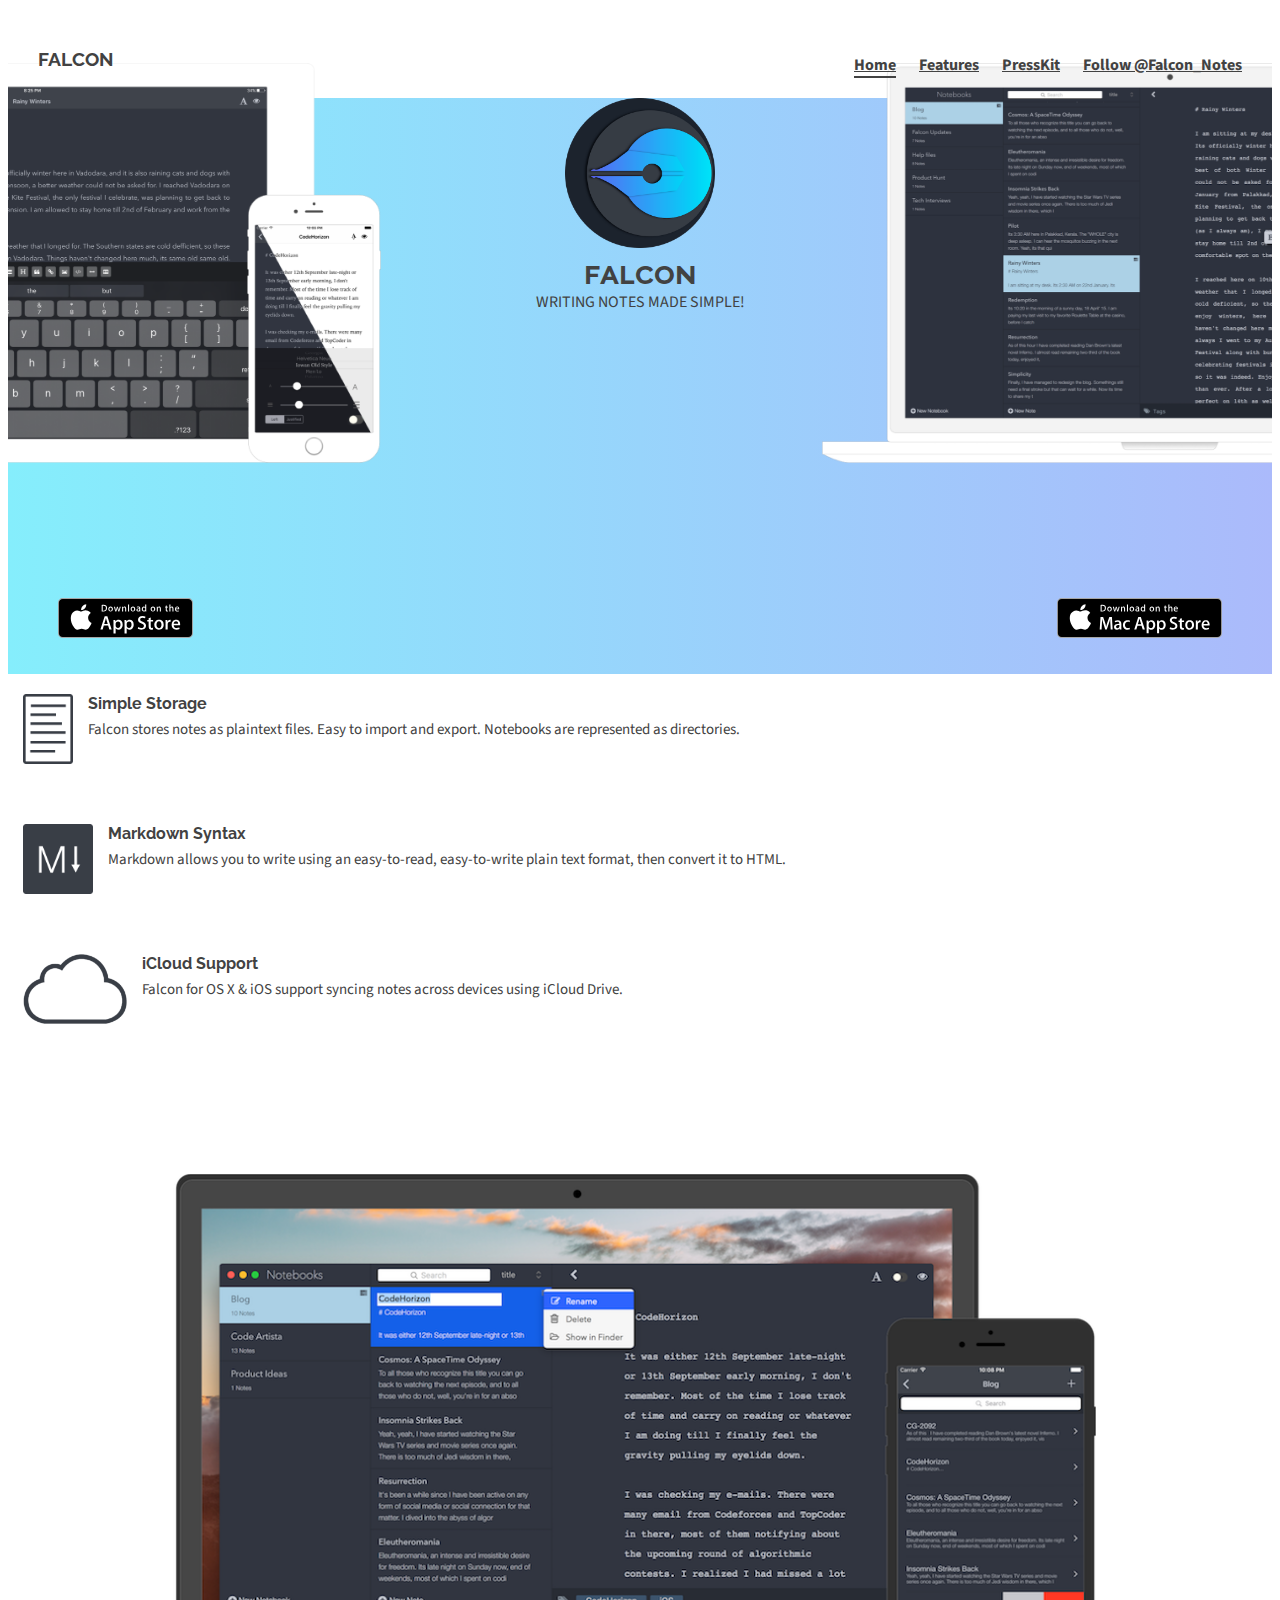
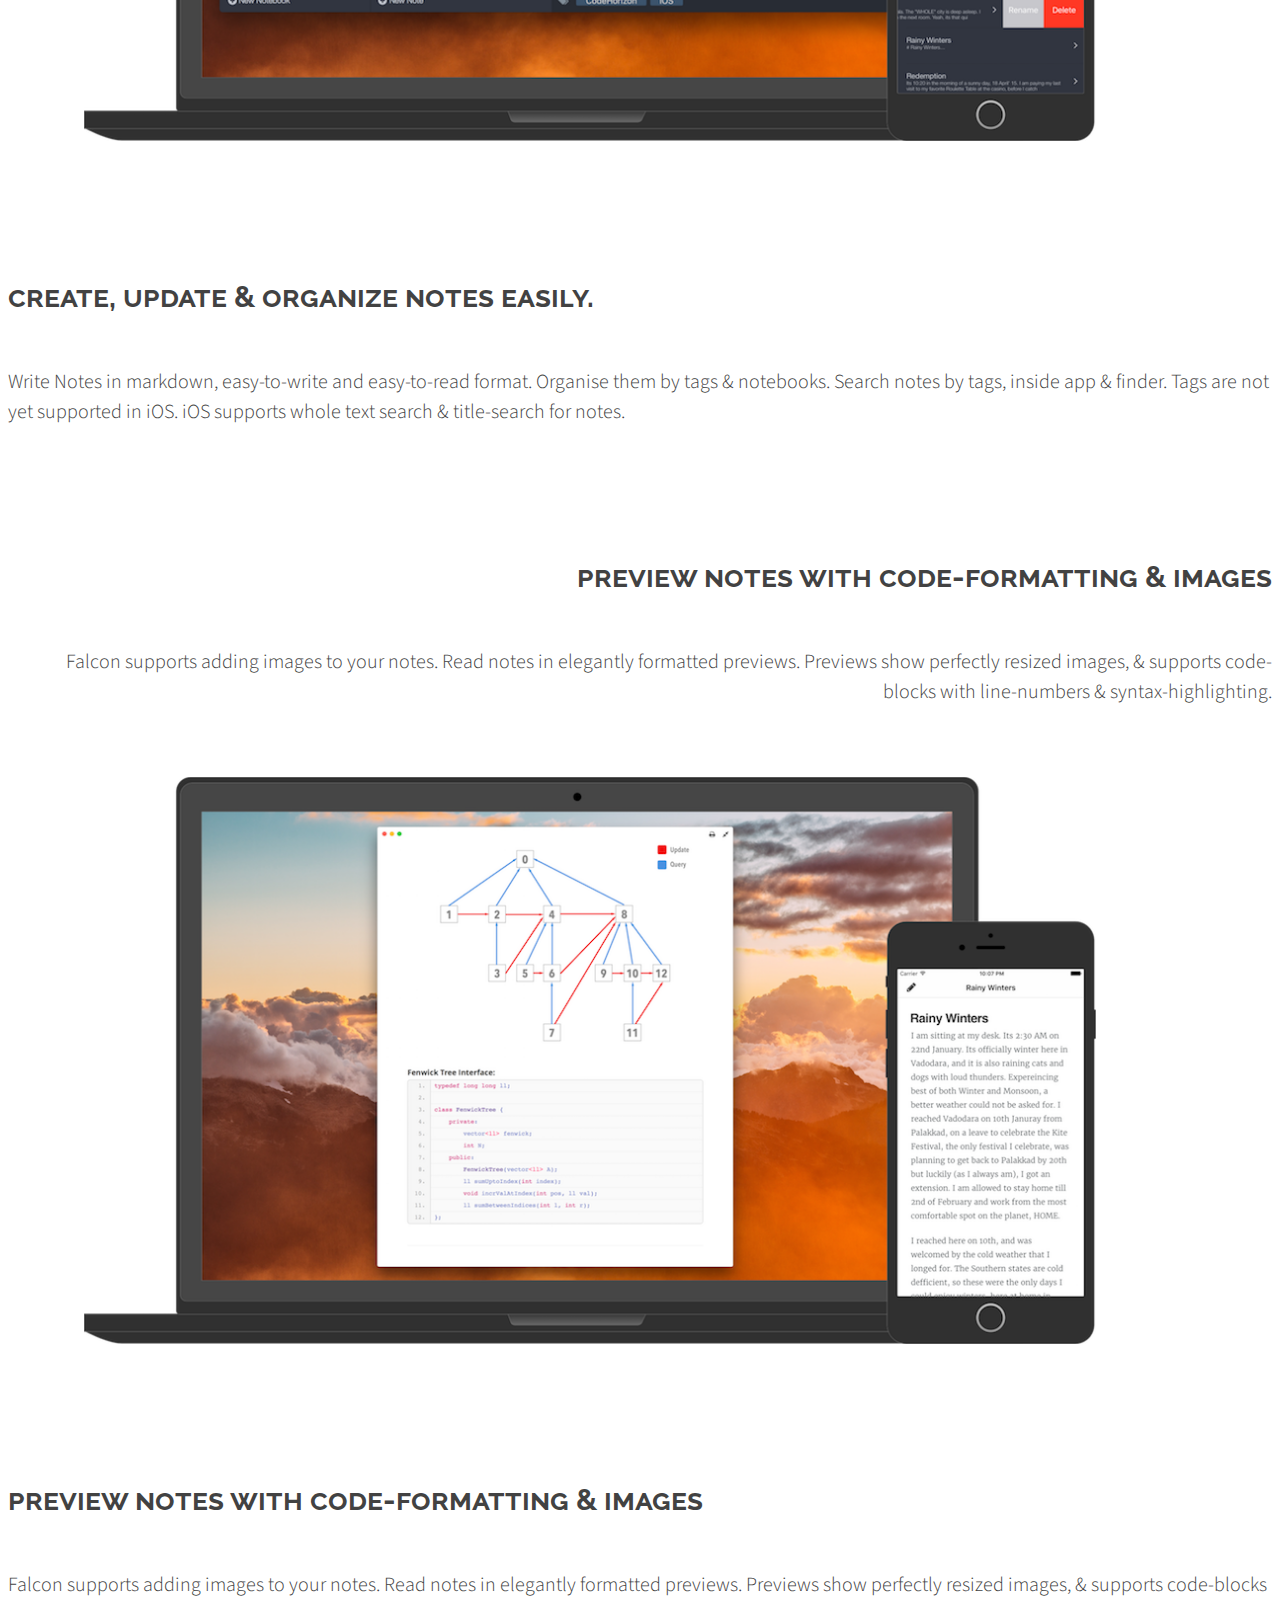
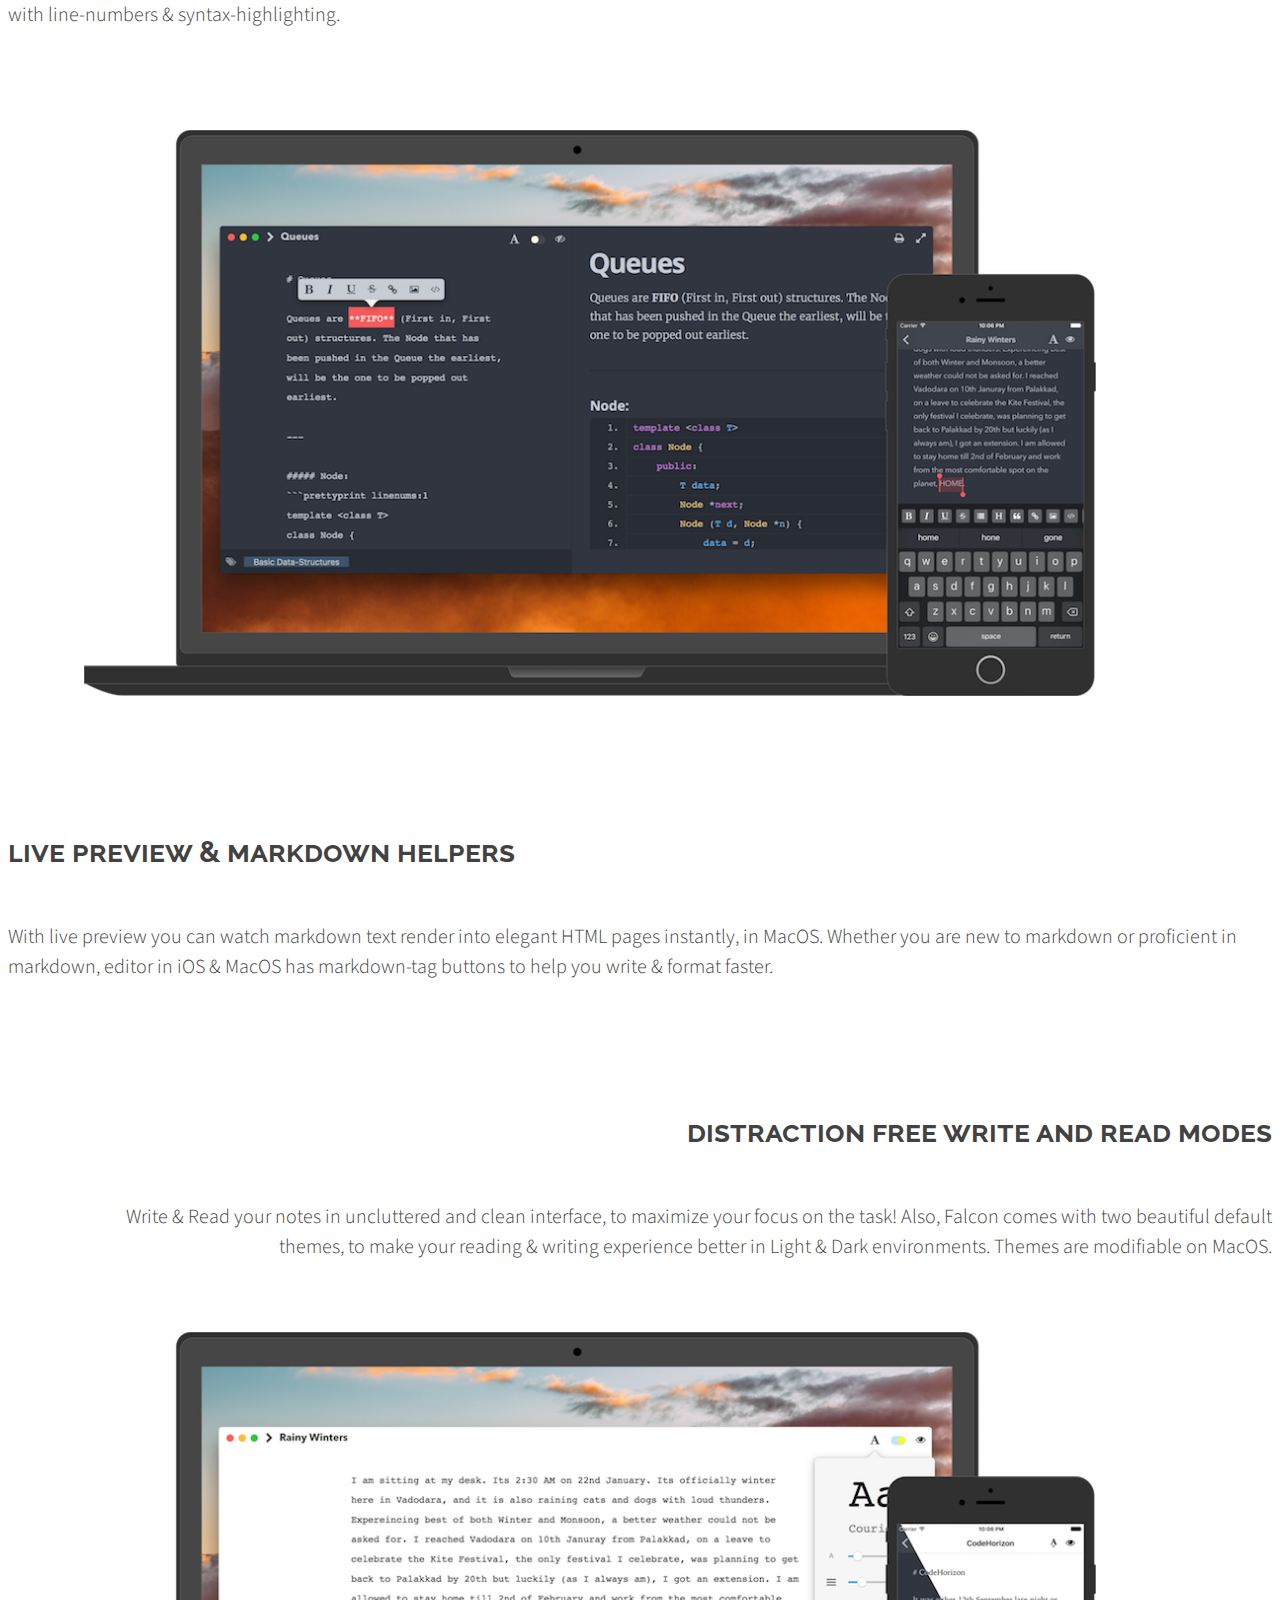
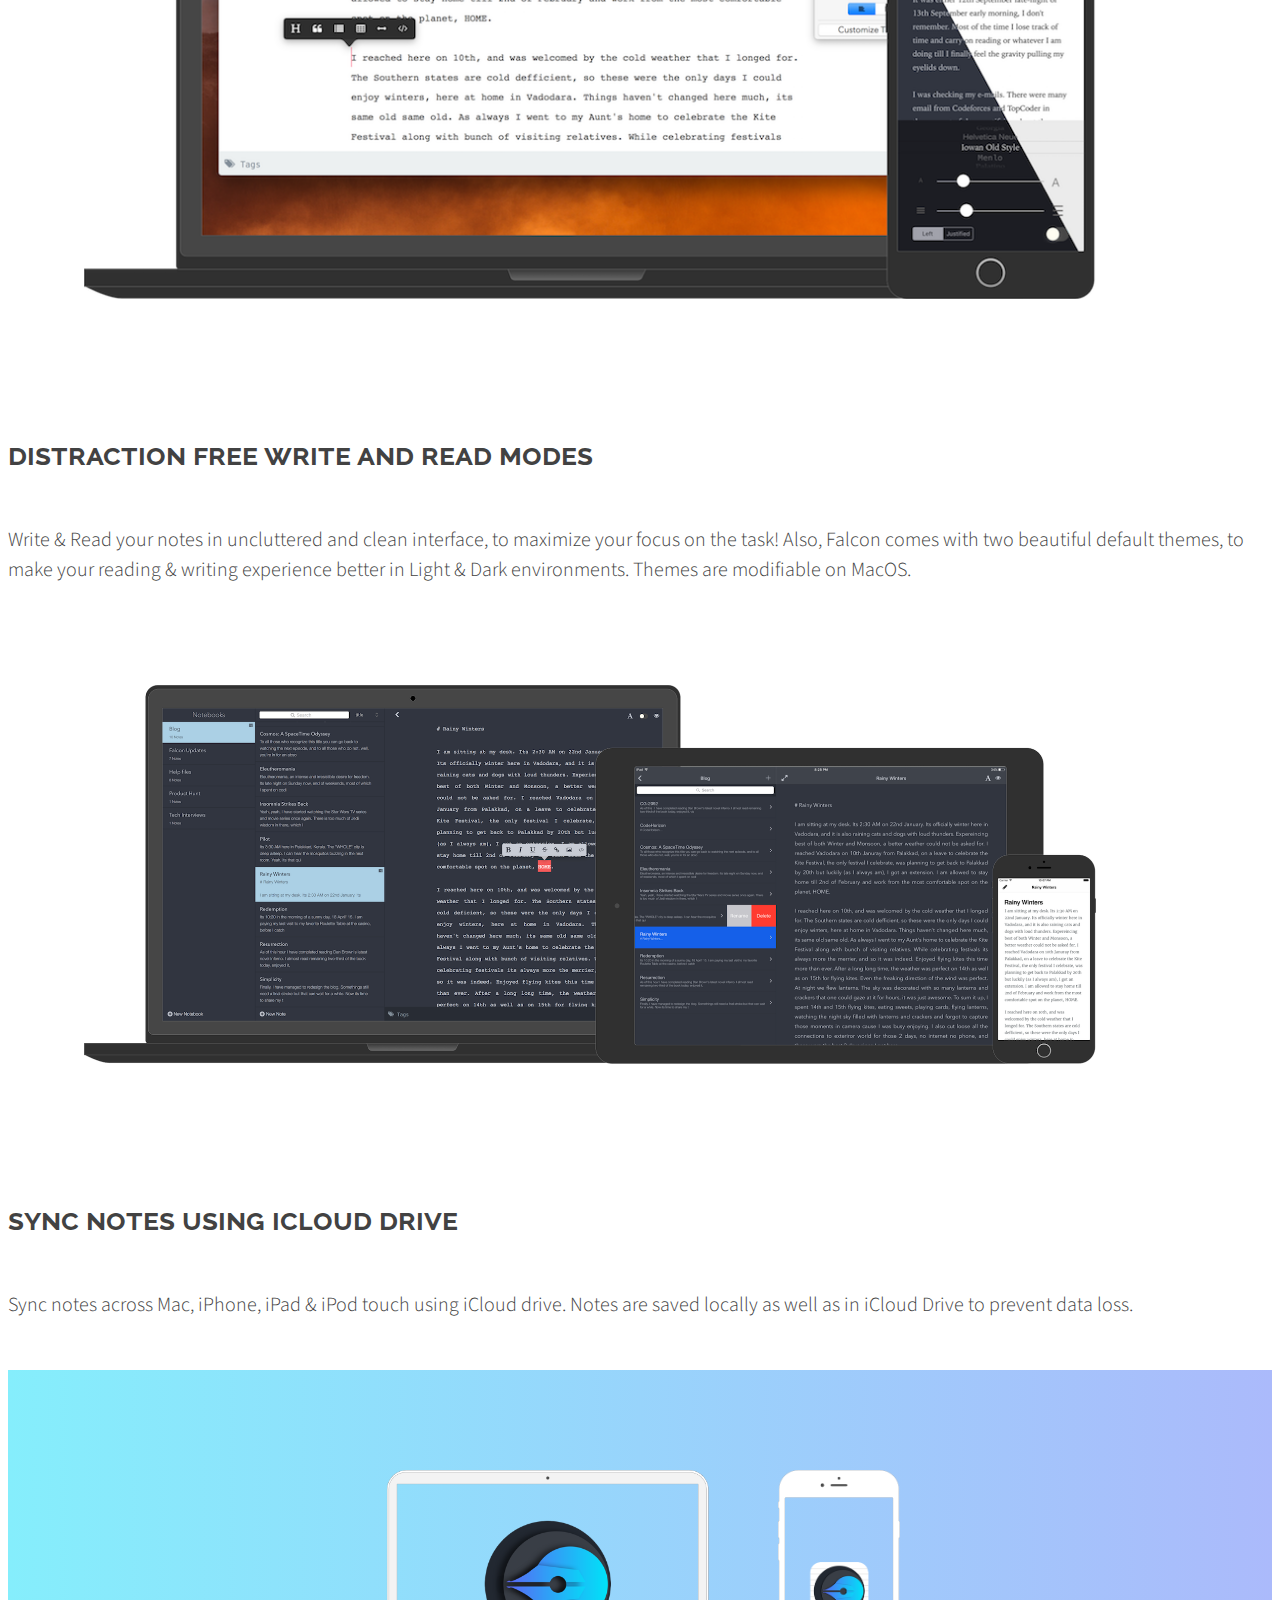
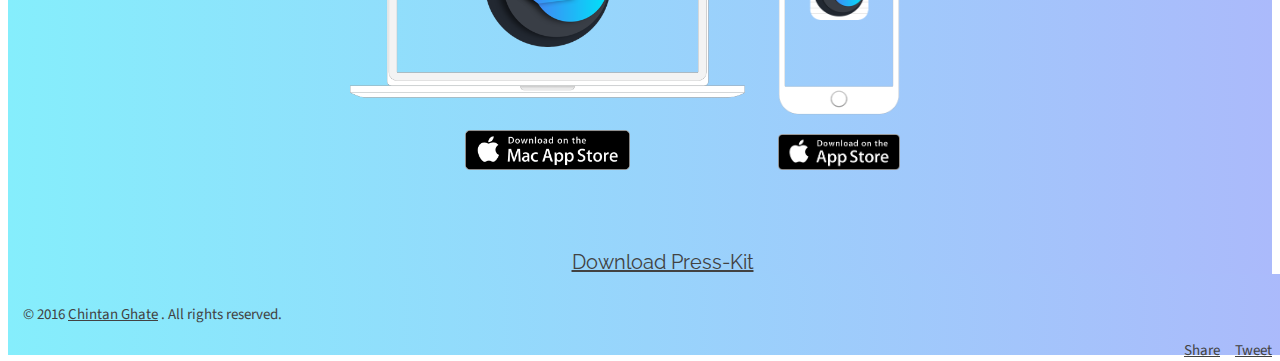
==== commit 50146308: "twitter account added" ====
--- a/index.html
+++ b/index.html
@@ -3,11 +3,6 @@
 <head>
 	<meta charset="utf-8">
 	<meta name="viewport" content="width=device-width, initial-scale=1">
-	<meta property="og:url"           content="http://falcon.star-lord.me" />
-	<meta property="og:type"          content="website" />
-	<meta property="og:title"         content="Falcon" />
-	<meta property="og:description"   content="Writing Notes made Simple!" />
-	<meta property="og:image"         content="http://falcon.star-lord.me/images/FalconBanner.png" />
 	<title>Falcon</title>
 	<!-- Latest compiled and minified CSS -->
 	<link rel="stylesheet" href="https://maxcdn.bootstrapcdn.com/bootstrap/3.3.6/css/bootstrap.min.css" integrity="sha384-1q8mTJOASx8j1Au+a5WDVnPi2lkFfwwEAa8hDDdjZlpLegxhjVME1fgjWPGmkzs7" crossorigin="anonymous">
@@ -162,6 +157,9 @@
 			float: right;
 			margin-right: 15px;
 		}
+		.twitter-follow-button {
+			margin: 15px 0px -7px 0px;
+		}
 		@media (max-width: 860px) {
 			.appStoreRow {
 				text-align: center;
@@ -249,6 +247,20 @@
 			}
 		}
 	</style>
+	<!-- FACEBOOK META TAGS -->
+	<meta property="og:url"           content="http://falcon.star-lord.me" />
+	<meta property="og:type"          content="website" />
+	<meta property="og:title"         content="Falcon" />
+	<meta property="og:description"   content="Writing Notes made Simple!" />
+	<meta property="og:image"         content="http://falcon.star-lord.me/images/FalconBanner.png" />
+	<!-- TWITTER META TAGS -->
+	<meta name="twitter:card" content="summary_large_image">
+	<meta name="twitter:site" content="http://falcon.star-lord.me">
+	<meta name="twitter:creator" content="@ChintanGhate">
+	<meta name="twitter:title" content="Falcon">
+	<meta name="twitter:description" content="Writing Notes made Simple!">
+	<meta name="twitter:image" content="http://falcon.star-lord.me/images/FalconBanner.png">
+
 	<script>
 		(function(i,s,o,g,r,a,m){i['GoogleAnalyticsObject']=r;i[r]=i[r]||function(){
 		(i[r].q=i[r].q||[]).push(arguments)},i[r].l=1*new Date();a=s.createElement(o),
@@ -260,12 +272,13 @@
 	</script>
 </head>
 <body>
+	<!-- Load Facebook SDK for JavaScript -->
 	<div id="fb-root"></div>
 	<script>(function(d, s, id) {
 	  var js, fjs = d.getElementsByTagName(s)[0];
 	  if (d.getElementById(id)) return;
 	  js = d.createElement(s); js.id = id;
-	  js.src = "//connect.facebook.net/en_GB/sdk.js#xfbml=1&version=v2.6";
+	  js.src = "//connect.facebook.net/en_US/sdk.js#xfbml=1&version=v2.6";
 	  fjs.parentNode.insertBefore(js, fjs);
 	}(document, 'script', 'facebook-jssdk'));</script>
 	<div class="site-wrapper">
@@ -282,7 +295,7 @@
 								<li class="active"><a href="#">Home</a></li>
 								<li><a href="#features">Features</a></li>
 								<li><a href="#PressKit">PressKit</a></li>
-								<li><a href="exporter/" target="_blank">Exporter</a></li>
+								<li><a href="https://twitter.com/Falcon_Notes" class="twitter-follow-button" data-show-count="false" data-size="large" data-show-screen-name="false">Follow @Falcon_Notes</a> <script>!function(d,s,id){var js,fjs=d.getElementsByTagName(s)[0],p=/^http:/.test(d.location)?'http':'https';if(!d.getElementById(id)){js=d.createElement(s);js.id=id;js.src=p+'://platform.twitter.com/widgets.js';fjs.parentNode.insertBefore(js,fjs);}}(document, 'script', 'twitter-wjs');</script></li>
 							</ul>
 						</nav>
 					</div>
@@ -408,8 +421,10 @@
 					</div>
 					<div class="col-md-6">
 						<!-- <iframe class="ph-vote-button" src="http://c.yvoschaap.com/producthunt/counter.html#href=http%3A%2F%2Fwww.producthunt.com%2Fr%2Fc5e57adce5b8f8%2F54897&layout=wide" width="120" height="25" scrolling="no" frameborder="0" allowtransparency="true"></iframe> -->
-						<a href="https://twitter.com/share" class="twitter-share-button" data-url="http://falcon.star-lord.me" data-text="Falcon: Writing notes made Simple! Now on iOS & MacOS." data-via="ChintanGhate" data-hashtags="FalconNotes">Tweet</a> <script>!function(d,s,id){var js,fjs=d.getElementsByTagName(s)[0],p=/^http:/.test(d.location)?'http':'https';if(!d.getElementById(id)){js=d.createElement(s);js.id=id;js.src=p+'://platform.twitter.com/widgets.js';fjs.parentNode.insertBefore(js,fjs);}}(document, 'script', 'twitter-wjs');</script>
-						<div class="fb-share-button" data-href="http://falcon.star-lord.me" data-layout="button_count" data-mobile-iframe="true"><a class="fb-xfbml-parse-ignore" target="_blank" href="https://www.facebook.com/sharer/sharer.php?u=http%3A%2F%2Ffalcon.star-lord.me%2F&amp;src=sdkpreparse">Share</a></div>
+						<a href="https://twitter.com/share" class="twitter-share-button" data-url="http://falcon.star-lord.me" data-text="Falcon: Writing notes made Simple! Now on iOS & MacOS." data-via="Falcon_Notes" data-related="ChintanGhate" data-hashtags="FalconNotes,markdown,notes">Tweet</a> <script>!function(d,s,id){var js,fjs=d.getElementsByTagName(s)[0],p=/^http:/.test(d.location)?'http':'https';if(!d.getElementById(id)){js=d.createElement(s);js.id=id;js.src=p+'://platform.twitter.com/widgets.js';fjs.parentNode.insertBefore(js,fjs);}}(document, 'script', 'twitter-wjs');</script>
+
+						<!-- Your share button code -->
+						<div class="fb-share-button" data-href="http://falcon.star-lord.me" data-layout="button_count" data-size="small" data-mobile-iframe="true"><a class="fb-xfbml-parse-ignore" target="_blank" href="https://www.facebook.com/sharer/sharer.php?u=http%3A%2F%2Ffalcon.star-lord.me%2F&amp;src=sdkpreparse">Share</a></div>
 					</div>
 				</div>
 
